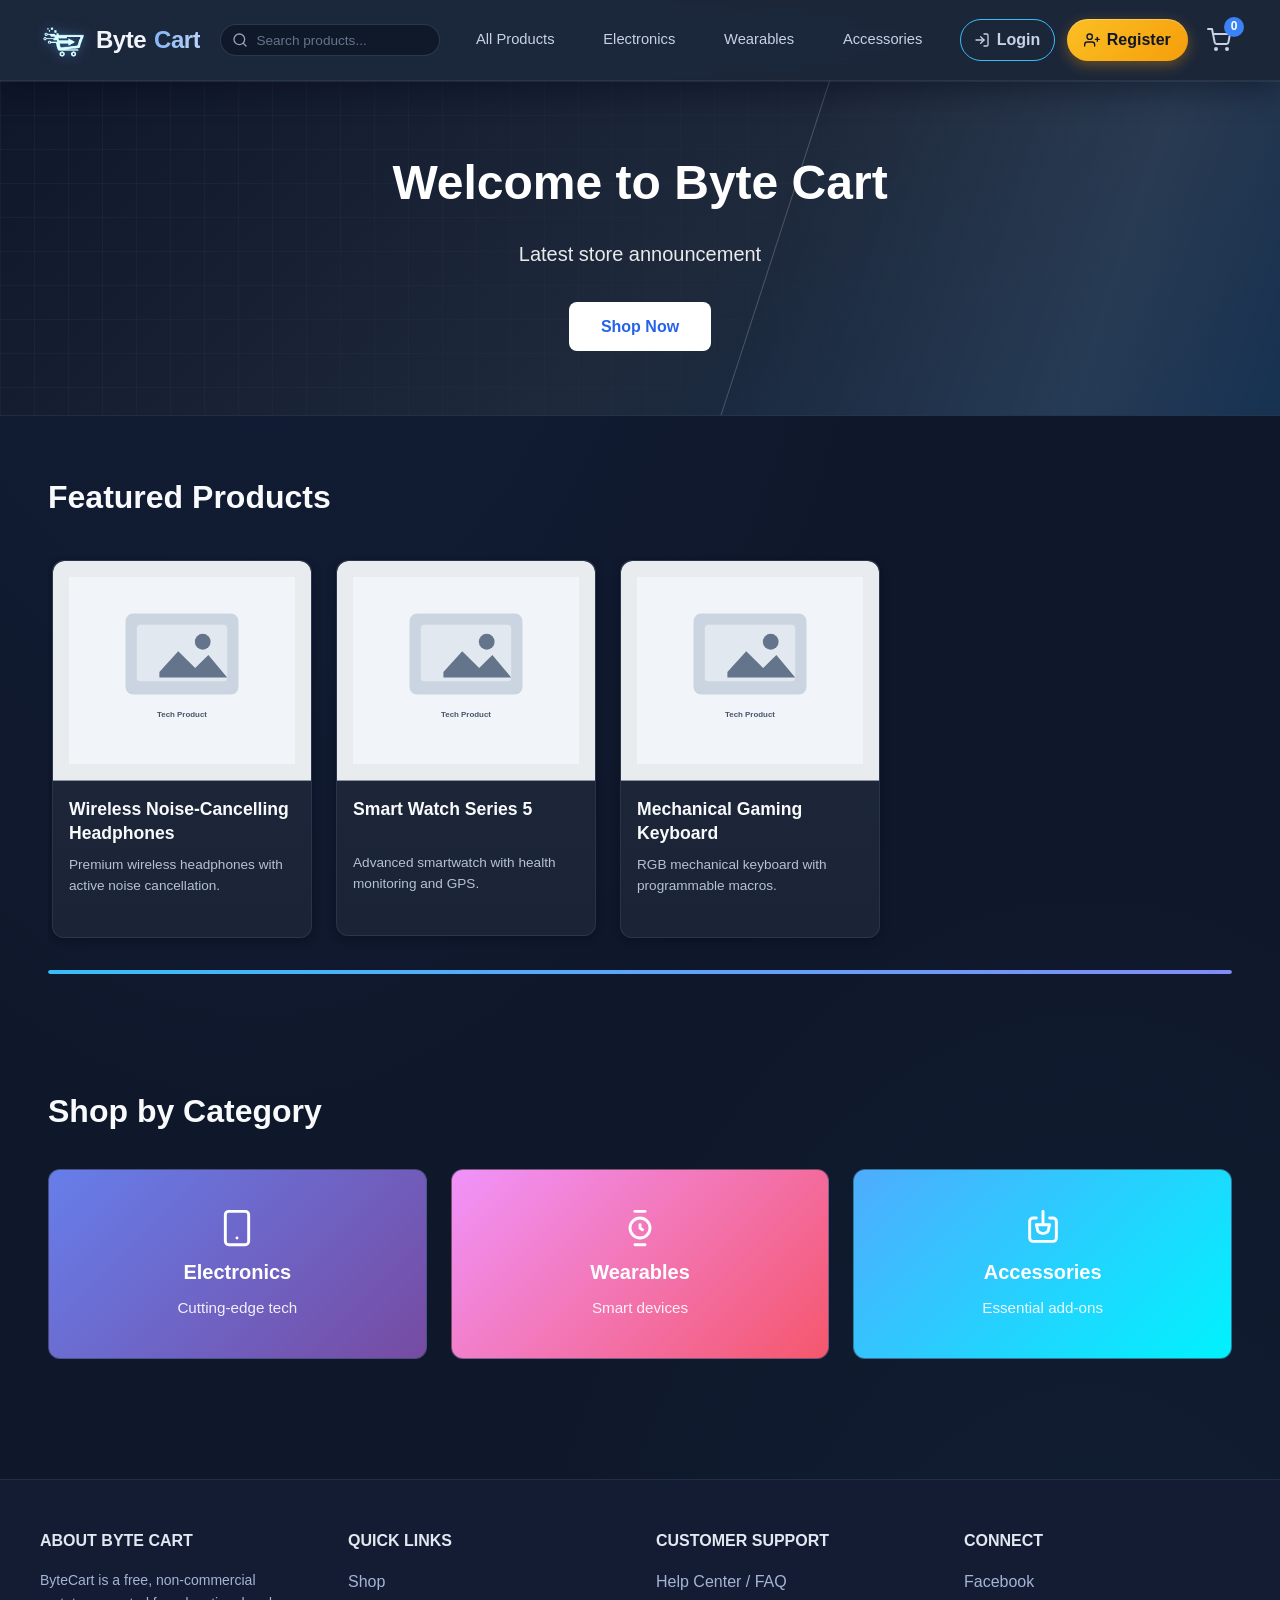
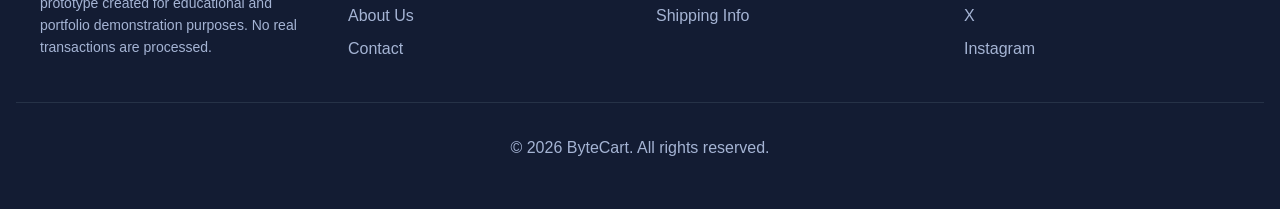
==== index.html @ 79c9c26f "Publish ByteCart to byte-carts GitHub Pages Co-authored-by: Copilot <223556219+Copilot@users.noreply" ====
<!DOCTYPE html>
<html lang="en">

<head>
  <meta charset="UTF-8">
  <meta name="viewport" content="width=device-width, initial-scale=1.0">
  <title>Byte Cart - Premium Electronics & Accessories</title>
  <link rel="stylesheet" href="css/styles.css?v=24">
  <link rel="stylesheet" href="css/transitions.css">
  <style>
     
    section.container {
      width: 100%;
      max-width: 1600px;
      margin: 0 auto;
      padding: 3.5rem 3rem;
    }

    .hero,
    .products-section {
      width: 100%;
      max-width: none;
    }

    .products-grid {
      grid-template-columns: repeat(auto-fill, minmax(240px, 1fr));
    }

    .nav-search {
      position: relative;
      flex: 0 1 220px;
      min-width: 200px;
      margin: 0 0.5rem;
    }

    .nav-search-input {
      width: 100%;
      padding: 0.45rem 0.9rem 0.45rem 2.2rem;
      font-size: 0.85rem;
      font-family: inherit;
      color: #F1F5F9;
      background: rgba(11, 17, 32, 0.6);
      border: 1.5px solid rgba(51, 65, 85, 0.8);
      border-radius: 999px;
      outline: none;
      transition: border-color 0.2s, box-shadow 0.2s, background 0.2s;
    }

    .nav-search-input::placeholder {
      color: #64748B;
    }

    .nav-search-input:focus {
      border-color: #38BDF8;
      background: rgba(11, 17, 32, 0.85);
      box-shadow: 0 0 0 4px rgba(56, 189, 248, 0.15);
    }

    .nav-search-icon {
      position: absolute;
      left: 0.75rem;
      top: 50%;
      transform: translateY(-50%);
      color: #94A3B8;
      pointer-events: none;
    }

    .no-results-message {
      grid-column: 1 / -1;
      text-align: center;
      padding: 3rem 1rem;
      color: #94A3B8;
      background: #1E293B;
      border: 1px dashed rgba(51, 65, 85, 0.8);
      border-radius: 0.6rem;
    }

    .no-results-message strong {
      display: block;
      color: #F8FAFC;
      font-size: 1.1rem;
      margin-bottom: 0.35rem;
    }

    @media (max-width: 900px) {
      .category-grid {
        grid-template-columns: 1fr;
      }
    }

    @media (max-width: 900px) {
      .nav-search {
        max-width: none;
        order: 3;
        flex-basis: 100%;
        margin: 0.5rem 0 0;
      }

      .navbar-container {
        flex-wrap: wrap;
      }

      section.container {
        padding: 2rem 1.25rem;
      }
    }

    @media (max-width: 1100px) {
      .nav-search {
        flex-basis: 160px;
      }
    }
  </style>
</head>

<body>
  <nav class="navbar">
    <div class="navbar-container">
      <a href="index.html" class="logo"><img src="assets/shopping cart image.png" alt="Byte Cart logo"><span
          class="logo-byte">Byte</span><span class="logo-cart">Cart</span></a>
      <div class="nav-search">
        <svg class="nav-search-icon" width="16" height="16" viewBox="0 0 24 24" fill="none" stroke="currentColor"
          stroke-width="2" stroke-linecap="round" stroke-linejoin="round" aria-hidden="true">
          <circle cx="11" cy="11" r="8" />
          <path d="m21 21-4.3-4.3" />
        </svg>
        <input type="text" id="navSearch" class="nav-search-input" placeholder="Search products..."
          autocomplete="off" aria-label="Search products">
      </div>
      <div class="nav-center">
        <a href="products.html">All Products</a>
        <a href="products.html?category=electronics">Electronics</a>
        <a href="products.html?category=wearables">Wearables</a>
        <a href="products.html?category=accessories">Accessories</a>
      </div>
      <div class="nav-right">
        <div id="userMenu"></div>
        <div id="authButtons" class="nav-auth-links">
          <a href="login.html" class="nav-login-link">
            <svg viewBox="0 0 24 24" fill="none" stroke="currentColor" stroke-width="2" stroke-linecap="round"
              stroke-linejoin="round" aria-hidden="true">
              <path d="M15 3h4a2 2 0 0 1 2 2v14a2 2 0 0 1-2 2h-4" />
              <polyline points="10 17 15 12 10 7" />
              <line x1="15" y1="12" x2="3" y2="12" />
            </svg>
            Login
          </a>
          <a href="login.html#register" class="nav-register-btn">
            <svg viewBox="0 0 24 24" fill="none" stroke="currentColor" stroke-width="2" stroke-linecap="round"
              stroke-linejoin="round" aria-hidden="true">
              <path d="M16 21v-2a4 4 0 0 0-4-4H5a4 4 0 0 0-4 4v2" />
              <circle cx="8.5" cy="7" r="4" />
              <line x1="20" y1="8" x2="20" y2="14" />
              <line x1="23" y1="11" x2="17" y2="11" />
            </svg>
            Register
          </a>
        </div>
        <a href="cart.html" class="cart-icon" aria-label="View shopping cart">
          <svg class="cart-icon-svg" viewBox="0 0 24 24" fill="none" stroke="currentColor" stroke-width="2"
            stroke-linecap="round" stroke-linejoin="round" aria-hidden="true">
            <circle cx="9" cy="21" r="1" />
            <circle cx="20" cy="21" r="1" />
            <path d="M1 1h4l2.68 13.39a2 2 0 0 0 2 1.61h9.72a2 2 0 0 0 2-1.61L23 6H6" />
          </svg>
          <span class="cart-count" id="cartCount">0</span>
        </a>
      </div>
    </div>
  </nav>
  <section class="hero">
    <div class="hero-content">
      <h1 id="heroAnnouncement">Welcome to Byte Cart</h1>
      <p id="heroSubtitle">Discover premium electronics, wearables, and accessories at unbeatable prices</p>
      <div class="hero-actions"
        style="display:flex; gap:1rem; justify-content:center; flex-wrap:wrap; margin-top:1.5rem;">
        <a href="products.html" class="cta-button">Shop Now</a>
      </div>
    </div>
  </section>
  <style>
    .featured-header {
      display: flex;
      align-items: center;
      justify-content: space-between;
      margin-bottom: 2rem;
    }

    .featured-header h2,
    .category-heading {
      font-size: 2rem;
      font-weight: bold;
      margin: 0;
    }

    .featured-nav-btns {
      display: flex;
      gap: 0.6rem;
    }

    .featured-nav-btn {
      width: 2.75rem;
      height: 2.75rem;
      display: flex;
      align-items: center;
      justify-content: center;
      background: #1E293B;
      color: #F1F5F9;
      border: 1px solid rgba(51, 65, 85, 0.8);
      border-radius: 999px;
      cursor: pointer;
      transition: border-color 0.2s, background 0.2s, opacity 0.2s, transform 0.15s;
    }

    .featured-nav-btn svg {
      width: 1.1rem;
      height: 1.1rem;
    }

    .featured-nav-btn:hover:not(:disabled) {
      border-color: #38BDF8;
      background: #253349;
      transform: translateY(-1px);
    }

    .featured-nav-btn:disabled {
      opacity: 0.35;
      cursor: default;
    }

    .featured-carousel {
      position: relative;
    }

    .featured-carousel::before,
    .featured-carousel::after {
      content: "";
      position: absolute;
      top: 0;
      bottom: 2.75rem;
      width: 3rem;
      z-index: 1;
      pointer-events: none;
      opacity: 0;
      transition: opacity 0.25s;
    }

    .featured-carousel::before {
      left: 0;
      background: linear-gradient(to right, #0B1120 0%, rgba(11, 17, 32, 0) 100%);
    }

    .featured-carousel::after {
      right: 0;
      background: linear-gradient(to left, #0B1120 0%, rgba(11, 17, 32, 0) 100%);
    }

    .featured-carousel.can-scroll-left::before,
    .featured-carousel.can-scroll-right::after {
      opacity: 1;
    }

    .featured-scroller {
      display: flex;
      gap: 1.5rem;
      overflow-x: auto;
      scroll-snap-type: x proximity;
      padding: 0.25rem 0.25rem 1.25rem;
      scrollbar-width: none;
    }

    .featured-scroller::-webkit-scrollbar {
      display: none;
    }

    .featured-scroller > a {
      flex: 0 0 auto;
      width: 300px;
      scroll-snap-align: start;
      text-decoration: none;
    }

    .featured-scroller > a .product-card {
      height: 100%;
    }

    @media (max-width: 900px) {
      .featured-scroller > a {
        width: calc((100% - 1.5rem) / 2);
      }

      section.container {
        padding: 2rem 1.25rem;
      }
    }

    @media (max-width: 560px) {
      .featured-scroller > a {
        width: 82%;
      }
    }

    .featured-progress {
      margin-top: 0.75rem;
      height: 4px;
      border-radius: 999px;
      background: rgba(51, 65, 85, 0.6);
      overflow: hidden;
    }

    .featured-progress-bar {
      height: 100%;
      width: 25%;
      min-width: 32px;
      border-radius: 999px;
      background: linear-gradient(90deg, #38BDF8, #818CF8);
      box-shadow: 0 0 8px rgba(56, 189, 248, 0.45);
      will-change: transform;
      transition: transform 0.2s cubic-bezier(0.22, 1, 0.36, 1);
    }
  </style>
  <section class="container">
    <div class="featured-header">
      <h2>Featured Products</h2>
    </div>
    <div class="featured-carousel" id="featuredCarousel">
      <div class="featured-scroller" id="featuredScroller">
        <div id="featuredProducts" style="display: contents;"></div>
      </div>
    </div>
    <div class="featured-progress" id="featuredProgress">
      <div class="featured-progress-bar" id="featuredProgressBar"></div>
    </div>
  </section>
  <section class="container">
    <h2 class="category-heading" style="margin-bottom: 2rem;">Shop by Category</h2>
    <div class="category-grid" style="display: grid; grid-template-columns: repeat(3, 1fr); gap: 1.5rem;">
      <a href="products.html?category=electronics" class="category-link"
        style="text-decoration: none; flex: 1 1 0; min-width: 0; display: block;">
        <div class="category-card"
          style="background: linear-gradient(135deg, #667eea 0%, #764ba2 100%); color: white; padding: 1.5rem 1.25rem; border-radius: 0.75rem; text-align: center; display: flex; flex-direction: column; align-items: center; justify-content: center; gap: 0.5rem; aspect-ratio: 2 / 1;">
          <svg width="40" height="40" viewBox="0 0 24 24" fill="none" stroke="currentColor" stroke-width="1.75" stroke-linecap="round" stroke-linejoin="round" aria-hidden="true"><rect x="5" y="2" width="14" height="20" rx="2"/><path d="M12 18h.01"/></svg>
          <h3 style="font-size: 1.25rem; font-weight: bold;">Electronics</h3>
          <p style="opacity: 0.9; font-size: 0.95rem;">Cutting-edge tech</p>
        </div>
      </a>
      <a href="products.html?category=wearables" class="category-link"
        style="text-decoration: none; flex: 1 1 0; min-width: 0; display: block;">
        <div class="category-card"
          style="background: linear-gradient(135deg, #f093fb 0%, #f5576c 100%); color: white; padding: 1.5rem 1.25rem; border-radius: 0.75rem; text-align: center; display: flex; flex-direction: column; align-items: center; justify-content: center; gap: 0.5rem; aspect-ratio: 2 / 1;">
          <svg width="40" height="40" viewBox="0 0 24 24" fill="none" stroke="currentColor" stroke-width="1.75" stroke-linecap="round" stroke-linejoin="round" aria-hidden="true"><circle cx="12" cy="12" r="6"/><path d="M12 10v2l1.5 1"/><path d="M9 2h6"/><path d="M9 22h6"/></svg>
          <h3 style="font-size: 1.25rem; font-weight: bold;">Wearables</h3>
          <p style="opacity: 0.9; font-size: 0.95rem;">Smart devices</p>
        </div>
      </a>
      <a href="products.html?category=accessories" class="category-link"
        style="text-decoration: none; flex: 1 1 0; min-width: 0; display: block;">
        <div class="category-card"
          style="background: linear-gradient(135deg, #4facfe 0%, #00f2fe 100%); color: white; padding: 1.5rem 1.25rem; border-radius: 0.75rem; text-align: center; display: flex; flex-direction: column; align-items: center; justify-content: center; gap: 0.5rem; aspect-ratio: 2 / 1;">
          <svg width="40" height="40" viewBox="0 0 24 24" fill="none" stroke="currentColor" stroke-width="1.75" stroke-linecap="round" stroke-linejoin="round" aria-hidden="true"><path d="M12 2v8"/><path d="M8 10h8l-1 4a4 4 0 0 1-6 0Z"/><path d="M8 6H6a2 2 0 0 0-2 2v10a2 2 0 0 0 2 2h12a2 2 0 0 0 2-2V8a2 2 0 0 0-2-2h-2"/></svg>
          <h3 style="font-size: 1.25rem; font-weight: bold;">Accessories</h3>
          <p style="opacity: 0.9; font-size: 0.95rem;">Essential add-ons</p>
        </div>
      </a>
    </div>
  </section>
  <footer class="footer">
    <div class="footer-content">
      <div class="footer-section">
        <h3>About Byte Cart</h3>
        <p>ByteCart is a free, non-commercial prototype created for educational and portfolio demonstration purposes. No
          real transactions are processed.</p>
      </div>
      <div class="footer-section">
        <h3>Quick Links</h3>
        <a href="#">Shop</a>
        <a href="#">About Us</a>
        <a href="#">Contact</a>
      </div>
      <div class="footer-section">
        <h3>Customer Support</h3>
        <a href="faq.html">Help Center / FAQ</a>
        <a href="faq.html#shipping">Shipping Info</a>
      </div>
      <div class="footer-section">
        <h3>Connect</h3>
        <div id="footerSocial"></div>
      </div>
    </div>
    <div class="footer-bottom">
      <p id="footerCopyright">© 2026 ByteCart. All rights reserved.</p>
    </div>
  </footer>
  <script src="js/database.js?v=6"></script>
  <script src="data/products.js"></script>
  <script src="js/auth.js?v=3"></script>
  <script src="js/cart.js?v=5"></script>
  <script src="js/app.js?v=20"></script>
  <script src="js/site.js?v=4"></script>
  <script>
    function renderFeaturedProducts(searchTerm) {
      const term = (searchTerm || "").trim().toLowerCase();
      const all = database.getProducts().filter(p => p.active !== false);
      const featured = term
        ? all.filter(p => p.name.toLowerCase().includes(term))
        : all;
      const container = document.getElementById("featuredProducts");

      if (featured.length === 0) {
        container.innerHTML = `
          <div class="no-results-message">
            <strong>No products found</strong>
            Nothing matches "${term.replace(/</g, "&lt;")}". Try a different search term.
          </div>`;
        return;
      }

      container.innerHTML = featured.map(product => `
        <a href="product.html?id=${product.id}" style="text-decoration: none; flex: 0 0 auto; width: 260px;">
          <div class="product-card">
            <img src="${product.image_url || 'assets/default-tech-placeholder.svg'}" alt="${product.name}" class="product-image" style="width: 100%; height: 220px; object-fit: cover; border-radius: 0.75rem 0.75rem 0 0;">
            <div class="product-body" style="padding: 1rem;">
              <h3 class="product-name" style="font-size: 1.1rem; font-weight: 600; color: #F8FAFC; margin: 0;">${product.name}</h3>
              <p class="product-description" style="font-size: 0.85rem; color: #B6C2D4; margin: 0.5rem 0 0; display: -webkit-box; -webkit-line-clamp: 2; -webkit-box-orient: vertical; overflow: hidden;">${product.description}</p>
            </div>
          </div>
        </a>
      `).join("");

    }

    document.addEventListener("DOMContentLoaded", () => {
      renderFeaturedProducts();
      siteSettings.renderFooter();

      const scroller = document.getElementById("featuredScroller");
      const carousel = document.getElementById("featuredCarousel");
      const progressBar = document.getElementById("featuredProgressBar");


      scroller.addEventListener('wheel', (e) => {

        if (Math.abs(e.deltaY) > Math.abs(e.deltaX)) {
          e.preventDefault();
          const speed = 1.0;
          scroller.scrollLeft += e.deltaY * speed;
        }
      }, { passive: false });

      const updateCarousel = () => {
        const maxScroll = scroller.scrollWidth - scroller.clientWidth;
        const atStart = scroller.scrollLeft <= 4;
        const atEnd = scroller.scrollLeft >= maxScroll - 4;
        carousel.classList.toggle("can-scroll-left", !atStart);
        carousel.classList.toggle("can-scroll-right", !atEnd);


        const trackWidth = progressBar.parentElement.clientWidth;
        const barWidth = maxScroll > 0 ? Math.max(32, (scroller.clientWidth / scroller.scrollWidth) * trackWidth) : trackWidth;
        const progress = maxScroll > 0 ? scroller.scrollLeft / maxScroll : 0;
        progressBar.style.width = `${barWidth}px`;
        progressBar.style.transform = `translateX(${progress * (trackWidth - barWidth)}px)`;
      };

      scroller.addEventListener("scroll", updateCarousel, { passive: true });
      window.addEventListener("databaseUpdated", () => setTimeout(updateCarousel, 50));
      window.addEventListener("resize", updateCarousel);
      updateCarousel();

      const navSearch = document.getElementById("navSearch");
      if (navSearch) {
        navSearch.addEventListener("input", e => renderFeaturedProducts(e.target.value));
      }
    });
    window.addEventListener("databaseUpdated", event => {
      if (event.detail.table === "products") renderFeaturedProducts(document.getElementById("navSearch")?.value);
    });
  </script>
</body>

</html>
---- css/styles.css ----
* {
  margin: 0;
  padding: 0;
  box-sizing: border-box;
}

body {
  font-family: -apple-system, BlinkMacSystemFont, "Segoe UI", Roboto, "Helvetica Neue", Arial, sans-serif;
  color: #333;
  background-color: #f9fafb;
  line-height: 1.6;
}

.navbar {
  background: white;
  box-shadow: 0 1px 3px rgba(0, 0, 0, 0.1);
  position: sticky;
  top: 0;
  z-index: 100;
}

.navbar-container {
  max-width: none;
  margin: 0;
  display: flex;
  justify-content: space-between;
  align-items: center;
  padding: 1rem 2.5rem;
  gap: 0.75rem;
  width: 100%;
}

.logo {
  display: flex;
  align-items: center;
  gap: 0.5rem;
  font-family: "Trebuchet MS", "Segoe UI", sans-serif;
  font-size: 1.5rem;
  letter-spacing: -0.02em;
  text-decoration: none;
  transform-origin: left center;
  transition: opacity 0.2s ease, transform 0.25s ease;
}

.logo:hover {
  opacity: 0.82;
  transform: translateY(-2px);
}

.logo-byte {
  color: #0f172a;
  font-weight: 700;
}

.logo-cart {
  color: #2563eb;
  font-weight: 600;
  background: linear-gradient(110deg, #2563eb 0%, #60a5fa 45%, #2563eb 70%);
  background-size: 220% 100%;
  background-clip: text;
  -webkit-background-clip: text;
  -webkit-text-fill-color: transparent;
  animation: logoTextShine 5s ease-in-out infinite;
}

.logo img {
  width: 48px;
  height: 48px;
  object-fit: contain;
  animation: logoFloat 3.6s ease-in-out infinite;
  transition: transform 0.3s ease, filter 0.3s ease;
}

.logo:hover img {
  transform: rotate(-5deg) scale(1.08);
  filter: drop-shadow(0 5px 8px rgba(37, 99, 235, 0.28));
}

@keyframes logoFloat {

  0%,
  100% {
    transform: translateY(0) rotate(0deg);
  }

  50% {
    transform: translateY(-3px) rotate(1.5deg);
  }
}

@keyframes logoTextShine {

  0%,
  65%,
  100% {
    background-position: 100% 50%;
  }

  80% {
    background-position: 0% 50%;
  }
}

@media (prefers-reduced-motion: reduce) {

  .logo,
  .logo img,
  .logo-cart,
  #heroAnnouncement {
    animation: none;
    transition: none;
  }
}

.nav-center {
  display: flex;
  gap: 1.25rem;
  flex: 1;
  justify-content: center;
  flex-wrap: nowrap;
  white-space: nowrap;
}

.nav-center a {
  text-decoration: none;
  color: #666;
  font-weight: 500;
  transition: color 0.3s;
  font-size: 0.92rem;
}

.nav-center a:hover {
  color: #2563eb;
}

.nav-right {
      display: flex;
      gap: 0.6rem;
      align-items: center;
      flex: 0 0 auto;
    }

#authButtons {
  display: flex;
  align-items: center;
  gap: 0.75rem;
}

.nav-auth-links .nav-login-link {
  display: inline-flex;
  align-items: center;
  gap: 0.4rem;
  text-decoration: none;
  color: #2563eb;
  font-weight: 600;
  padding: 0.45rem 0.85rem;
  border: 1.5px solid #2563eb;
  border-radius: 999px;
  white-space: nowrap;
  background: white;
  transition: background-color 0.25s, box-shadow 0.25s, transform 0.15s, color 0.25s;
}

.nav-auth-links .nav-login-link svg {
  width: 16px;
  height: 16px;
  stroke: currentColor;
  transition: stroke 0.25s;
}

.nav-auth-links .nav-login-link:hover {
  background: #2563eb;
  color: white;
  box-shadow: 0 4px 14px rgba(37, 99, 235, 0.35);
  transform: translateY(-2px);
}

.nav-auth-links .nav-login-link:hover svg {
  stroke: white;
}

.nav-auth-links .nav-register-btn {
  display: inline-flex;
  align-items: center;
  gap: 0.4rem;
  text-decoration: none;
  color: white;
  background: linear-gradient(135deg, #2563eb 0%, #1d4ed8 100%);
  padding: 0.5rem 1.1rem;
  border-radius: 999px;
  font-weight: 600;
  white-space: nowrap;
  box-shadow: 0 2px 6px rgba(37, 99, 235, 0.35);
  transition: box-shadow 0.25s, transform 0.15s, filter 0.25s, background 0.25s;
}

.nav-auth-links .nav-register-btn svg {
  width: 16px;
  height: 16px;
  stroke: currentColor;
  transition: stroke 0.25s;
}

.nav-auth-links .nav-register-btn:hover {
  background: linear-gradient(135deg, #1d4ed8 0%, #1e40af 100%);
  box-shadow: 0 6px 18px rgba(37, 99, 235, 0.45);
  transform: translateY(-2px);
  color: white;
}

.nav-auth-links .nav-register-btn:hover svg {
  stroke: white;
}

.cart-icon {
  position: relative;
  cursor: pointer;
  display: inline-flex;
  align-items: center;
  justify-content: center;
  width: 42px;
  height: 42px;
  flex: 0 0 auto;
  text-decoration: none;
  color: #333;
  transition: color 0.3s;
}

.cart-icon-svg {
  width: 24px;
  height: 24px;
  display: block;
}

.cart-icon:hover {
  color: #2563eb;
}

.cart-count {
  position: absolute;
  top: -2px;
  right: -4px;
  background: #ef4444;
  color: white;
  border-radius: 50%;
  width: 20px;
  height: 20px;
  display: flex;
  align-items: center;
  justify-content: center;
  font-size: 0.75rem;
  font-weight: bold;
}

.hero {
  position: relative;
  isolation: isolate;
  overflow: hidden;
  background: linear-gradient(135deg, #2563eb 0%, #1e40af 100%);
  color: white;
  padding: 4rem 1rem;
  text-align: center;
}

.hero::before {
  content: "";
  position: absolute;
  inset: 0;
  z-index: -1;
  opacity: 0.22;
  background-image:
    linear-gradient(rgba(255, 255, 255, 0.16) 1px, transparent 1px),
    linear-gradient(90deg, rgba(255, 255, 255, 0.16) 1px, transparent 1px);
  background-size: 34px 34px;
  mask-image: linear-gradient(120deg, black 0%, transparent 78%);
}

.hero::after {
  content: "";
  position: absolute;
  width: 52%;
  height: 180%;
  top: -40%;
  right: -14%;
  z-index: -1;
  border-left: 1px solid rgba(255, 255, 255, 0.2);
  border-right: 1px solid rgba(255, 255, 255, 0.1);
  transform: rotate(18deg);
  background: linear-gradient(90deg, transparent, rgba(255, 255, 255, 0.08), transparent);
}

.hero:has(.greeting-admin) {
  background: linear-gradient(135deg, #0f3b82 0%, #1555b8 55%, #1d4ed8 100%);
}

.hero:has(.greeting-admin) .hero-content {
  max-width: 760px;
  margin: 0 auto;
  padding: 2.25rem 2rem;
  border: 1px solid rgba(255, 255, 255, 0.2);
  border-radius: 1rem;
  background: rgba(7, 31, 75, 0.2);
  box-shadow: 0 18px 45px rgba(4, 22, 59, 0.2);
  backdrop-filter: blur(4px);
}

.hero-content h1 {
  font-size: 3rem;
  margin-bottom: 1rem;
  font-weight: bold;
  transition: all 0.4s ease;
}

#heroAnnouncement {
  animation: announcementGlow 4s ease-in-out infinite;
}

@keyframes announcementGlow {

  0%,
  100% {
    text-shadow: 0 0 0 rgba(255, 255, 255, 0);
  }

  50% {
    text-shadow: 0 0 18px rgba(191, 219, 254, 0.55);
  }
}

.hero-content h1.greeting-user {
  font-size: 2.4rem;
  background: linear-gradient(135deg, #fbbf24, #f59e0b);
  -webkit-background-clip: text;
  -webkit-text-fill-color: transparent;
  background-clip: text;
}

.hero-content h1.greeting-user:hover {
  filter: brightness(1.15);
  transform: scale(1.01);
}

.hero-content h1.greeting-admin {
  font-size: 2.4rem;
  background: linear-gradient(135deg, #ffffff, #bfdbfe);
  -webkit-background-clip: text;
  -webkit-text-fill-color: transparent;
  background-clip: text;
}

.hero-content h1.greeting-admin:hover {
  filter: brightness(1.15);
  transform: scale(1.01);
}

.hero-content p {
  font-size: 1.25rem;
  margin-bottom: 2rem;
  opacity: 0.9;
  transition: opacity 0.4s ease;
}

.welcome-user {
  color: #f59e0b;
  transition: color 0.2s ease, transform 0.2s ease;
}

.welcome-user:hover {
  color: #fbbf24;
  transform: scale(1.05);
}

.welcome-admin {
  color: #ef4444;
  transition: color 0.2s ease, transform 0.2s ease;
}

.welcome-admin:hover {
  color: #f87171;
  transform: scale(1.05);
}

.cta-button {
  display: inline-block;
  background: white;
  color: #2563eb;
  padding: 0.75rem 2rem;
  border-radius: 0.5rem;
  text-decoration: none;
  font-weight: bold;
  transition: transform 0.3s, box-shadow 0.3s;
}

.cta-button:hover {
  transform: translateY(-2px);
  box-shadow: 0 4px 12px rgba(0, 0, 0, 0.15);
}

.container {
  max-width: 1200px;
  margin: 0 auto;
  padding: 2rem 1rem;
}

.team-grid {
  align-items: stretch;
}

.team-card {
  min-height: 100%;
  padding: 1.5rem;
  text-align: center;
  background: #ffffff;
  border: 1px solid #e2e8f0;
  border-radius: 0.75rem;
  box-shadow: 0 8px 24px rgba(15, 23, 42, 0.06);
  transition: transform 0.25s ease, box-shadow 0.25s ease, border-color 0.25s ease;
}

.team-card:hover {
  transform: translateY(-4px);
  border-color: #93c5fd;
  box-shadow: 0 14px 30px rgba(37, 99, 235, 0.14);
}

.team-photo {
  display: block;
  width: 104px;
  height: 104px;
  margin: 0 auto 1rem;
  object-fit: cover;
  border: 4px solid #dbeafe;
  border-radius: 50%;
  background: #eff6ff;
}

.team-card h3 {
  margin-bottom: 0.25rem;
  color: #0f172a;
  font-size: 1.1rem;
}

.team-role {
  margin-bottom: 0.75rem;
  color: #2563eb;
  font-size: 0.82rem;
  font-weight: 700;
  letter-spacing: 0.04em;
  text-transform: uppercase;
}

.team-bio {
  color: #64748b;
  font-size: 0.92rem;
  line-height: 1.6;
}

@media (prefers-reduced-motion: reduce) {
  .team-card {
    transition: none;
  }
}

.grid {
  display: grid;
  gap: 1.5rem;
  align-items: stretch;
}

.grid-cols-3 {
  grid-template-columns: repeat(auto-fill, minmax(280px, 1fr));
}

.grid-cols-4 {
  grid-template-columns: repeat(auto-fill, minmax(250px, 1fr));
}

.grid a {
  display: flex;
  min-width: 0;
  text-decoration: none;
  color: inherit;
  height: 100%;
}

@media (max-width: 768px) {
  .logo {
    font-size: 1.25rem;
  }

  .grid-cols-3,
  .grid-cols-4 {
    grid-template-columns: repeat(auto-fill, minmax(200px, 1fr));
  }

  .nav-center {
    display: none;
  }

  .hero-content h1 {
    font-size: 2rem;
  }
}

 
a:has(> .product-card) {
  display: block;
  height: 100%;
  text-decoration: none;
}

.product-card {
  border: 1px solid #e5e7eb;
  border-radius: 0.75rem;
  overflow: hidden;
  background: white;
  transition: box-shadow 0.3s, transform 0.3s, border-color 0.3s;
  box-shadow: 0 1px 3px rgba(0, 0, 0, 0.1);
  display: flex;
  flex-direction: column;
  height: 100%;
}

.product-card:hover {
  box-shadow: 0 10px 25px rgba(0, 0, 0, 0.1);
  transform: translateY(-5px);
  border-color: #cbd5e1;
}

.product-image {
  width: 100%;
  aspect-ratio: 4 / 3;
  height: auto;
  object-fit: contain;
  object-position: center;
  padding: 1rem;
  display: block;
  background: #f8fafc;
  border-bottom: 1px solid #e5e7eb;
  flex-shrink: 0;
}

.product-detail-image {
  width: 100%;
  aspect-ratio: 1 / 1;
  height: auto;
  max-height: 560px;
  display: block;
  object-fit: contain;
  object-position: center;
  padding: 2rem;
  background: #f8fafc;
  border-radius: 1rem;
}

.product-thumbnail {
  width: 60px;
  height: 60px;
  object-fit: cover;
  border-radius: 0.375rem;
  background: #f1f5f9;
}

.product-body {
  padding: 1.15rem;
  flex: 1;
  min-width: 0;
  display: flex;
  flex-direction: column;
}

.product-category {
  font-size: 0.72rem;
  color: #64748b;
  text-transform: uppercase;
  letter-spacing: 0.06em;
  font-weight: 700;
}

.product-name {
  font-size: 1.05rem;
  line-height: 1.4;
  font-weight: 700;
  color: #0f172a;
  margin-top: 0.4rem;
  min-height: 2.94rem;
  display: -webkit-box;
  -webkit-line-clamp: 2;
  -webkit-box-orient: vertical;
  overflow: hidden;
}

.product-description {
  font-size: 0.9rem;
  line-height: 1.55;
  color: #475569;
  margin-top: 0.5rem;
  min-height: 4.2rem;
  display: -webkit-box;
  -webkit-line-clamp: 3;
  -webkit-box-orient: vertical;
  overflow: hidden;
  flex: 1;
}

.product-rating {
  display: flex;
  gap: 0.5rem;
  margin-top: 0.5rem;
  font-size: 0.85rem;
  font-weight: 500;
  color: #475569;
}

.product-price-section {
  display: grid;
  grid-template-columns: minmax(0, 1fr) auto;
  grid-template-rows: auto auto;
  column-gap: 0.75rem;
  align-items: center;
  margin-top: auto;
  padding-top: 0.75rem;
}

.product-price {
  grid-column: 1;
  grid-row: 1;
  font-size: 1.5rem;
  font-weight: bold;
  color: #2563eb;
}

.product-sales {
  grid-column: 1;
  grid-row: 2;
  display: inline-flex;
  align-items: center;
  width: fit-content;
  margin-top: 0.25rem;
  padding: 0.25rem 0.6rem;
  border-radius: 9999px;
  background: #f1f5f9;
  color: #475569;
  font-size: 0.75rem;
  font-weight: 600;
}

.product-price-section .btn {
  grid-column: 2;
  grid-row: 1 / span 2;
  white-space: nowrap;
}

@media (max-width: 480px) {
  .product-price {
    font-size: 1.25rem;
  }
}

.category-card {
  transition: transform 0.25s ease, box-shadow 0.25s ease, filter 0.25s ease;
}

.category-card:hover,
.category-link:hover .category-card {
  transform: translateY(-6px) scale(1.02);
  box-shadow: 0 20px 40px rgba(0, 0, 0, 0.25);
  filter: brightness(1.12);
}

.btn {
  padding: 0.5rem 1rem;
  border: none;
  border-radius: 0.375rem;
  cursor: pointer;
  font-weight: 600;
  transition: all 0.3s;
  font-size: 0.875rem;
}

.btn-primary {
  background: #2563eb;
  color: white;
}

.btn-primary:hover {
  background: #1d4ed8;
  transform: translateY(-2px);
  box-shadow: 0 4px 8px rgba(37, 99, 235, 0.3);
}

.btn-save {
  background: #16a34a;
  color: white;
}

.btn-save:hover {
  background: #15803d;
  transform: translateY(-2px);
  box-shadow: 0 4px 8px rgba(22, 163, 74, 0.3);
}

.btn-warning {
  background: #FBBF24;
  color: white;
}

.btn-warning:hover {
  background: #F59E0B;
  transform: translateY(-2px);
  box-shadow: 0 4px 8px rgba(245, 158, 11, 0.3);
}

.btn-secondary {
  background: white;
  color: #2563eb;
  border: 2px solid #2563eb;
}

.btn-secondary:hover {
  background: #f0f9ff;
}

.btn-danger {
  background: #ef4444;
  color: white;
}

.btn-danger:hover {
  background: #dc2626;
}

.modal {
  display: none;
  position: fixed;
  top: 0;
  left: 0;
  width: 100%;
  height: 100%;
  background: rgba(0, 0, 0, 0.5);
  z-index: 1000;
  align-items: center;
  justify-content: center;
}

.modal.show {
  display: flex;
}

.modal-content {
  background: white;
  padding: 2rem;
  border-radius: 0.5rem;
  max-width: 500px;
  width: 90%;
  box-shadow: 0 20px 25px rgba(0, 0, 0, 0.15);
}

.modal-header {
  display: flex;
  justify-content: space-between;
  align-items: center;
  margin-bottom: 1.5rem;
}

.modal-title {
  font-size: 1.5rem;
  font-weight: bold;
}

.close-btn {
  background: none;
  border: none;
  font-size: 2rem;
  cursor: pointer;
  color: #999;
}

.form-group {
  margin-bottom: 1rem;
}

.form-label {
  display: block;
  margin-bottom: 0.5rem;
  font-weight: 600;
  color: #333;
}

.form-control {
  width: 100%;
  padding: 0.75rem;
  border: 1px solid #d1d5db;
  border-radius: 0.375rem;
  font-size: 1rem;
  transition: border-color 0.3s;
}

.form-control:focus {
  outline: none;
  border-color: #2563eb;
  box-shadow: 0 0 0 3px rgba(37, 99, 235, 0.1);
}

.filter-select {
  width: 100%;
  padding: 0.65rem 0.75rem;
  border: 1px solid #d1d5db;
  border-radius: 0.375rem;
  background: white;
  color: #334155;
  font-size: 0.95rem;
}

.filter-select:focus {
  outline: none;
  border-color: #2563eb;
  box-shadow: 0 0 0 3px rgba(37, 99, 235, 0.1);
}

.form-error {
  color: #ef4444;
  font-size: 0.875rem;
  margin-top: 0.25rem;
}

.checkout-layout {
  display: grid;
  grid-template-columns: repeat(2, minmax(0, 1fr));
  gap: 2rem;
  max-width: 1000px;
}

.checkout-field-row {
  display: grid;
  grid-template-columns: repeat(2, minmax(0, 1fr));
  gap: 1rem;
}

.checkout-summary {
  position: sticky;
  top: 100px;
  padding: 1.5rem;
  background: white;
  border: 1px solid #e5e7eb;
  border-radius: 0.5rem;
}

@media (max-width: 768px) and (orientation: portrait) {
  .checkout-layout {
    grid-template-columns: 1fr;
    gap: 1.5rem;
  }

  .checkout-summary {
    position: static;
    padding: 1rem;
  }
}

@media (max-width: 768px) and (orientation: landscape) {
  .checkout-layout {
    grid-template-columns: 1fr;
  }

  .checkout-summary {
    position: static;
  }
}

@media (max-width: 480px) {
  .checkout-field-row {
    grid-template-columns: 1fr;
    gap: 0;
  }
}

.footer {
  background: #111;
  color: white;
  padding: 3rem 1rem;
  margin-top: 4rem;
}

.footer-content {
  max-width: 1200px;
  margin: 0 auto;
  display: grid;
  grid-template-columns: repeat(auto-fit, minmax(250px, 1fr));
  gap: 2rem;
}

.footer-section h3 {
  margin-bottom: 1rem;
  font-size: 1rem;
  text-transform: uppercase;
}

.footer-section p {
  color: #94a3b8;
  font-size: 0.875rem;
  line-height: 1.6;
}

.footer-section a {
  display: block;
  color: #ccc;
  text-decoration: none;
  margin-bottom: 0.5rem;
  transition: color 0.3s;
}

.social-icon {
  width: 1rem;
  height: 1rem;
  margin-right: 0.35rem;
  vertical-align: -0.15em;
  fill: currentColor;
}

.footer-section a:hover {
  color: white;
}

.footer-bottom {
  border-top: 1px solid #333;
  margin-top: 2rem;
  padding-top: 2rem;
  text-align: center;
  color: #999;
}

.text-center {
  text-align: center;
}

.flex {
  display: flex;
}

.gap-4 {
  gap: 1rem;
}

#productDetail button:not(.modal button) {
  transition: all 0.3s ease;
}

#productDetail button[style*="background: #2563eb"]:hover {
  background: #1d4ed8 !important;
  transform: translateY(-2px);
  box-shadow: 0 6px 16px rgba(37, 99, 235, 0.4) !important;
}

#productDetail button[style*="background: white"]:hover {
  background: #eff6ff !important;
  border-color: #1e40af !important;
  transform: translateY(-2px);
}

#productDetail img {
  transition: transform 0.3s ease;
}

#productDetail img:hover {
  transform: scale(1.02);
}

@media (max-width: 768px) {
  #productDetail>div {
    grid-template-columns: 1fr !important;
  }

  #productDetail h1 {
    font-size: 1.75rem !important;
  }

  #productDetail>div>div:first-child {
    position: relative !important;
    top: auto !important;
  }
}

@media (max-width: 768px) {
  .container {
    padding: 1rem;
  }

  .navbar-container {
    display: flex;
    align-items: center;
    justify-content: space-between;
    flex-direction: row;
    flex-wrap: nowrap;
    gap: 0.5rem;
    padding: 0.75rem 1rem;
  }

  .logo {
    flex: 1 1 auto;
    min-width: 0;
    gap: 0.25rem;
    white-space: nowrap;
  }

  .logo img {
    width: 44px;
    height: 44px;
  }

  .nav-right {
    display: flex;
    flex-direction: row;
    flex-wrap: nowrap;
    align-items: center;
    flex: 0 0 auto;
    gap: 0.5rem;
    white-space: nowrap;
  }

  .nav-right a,
  .nav-right button {
    display: inline-flex;
    align-items: center;
    justify-content: center;
    min-height: 44px;
    padding: 0.5rem;
  }

  #userMenu .flex {
    display: flex;
    align-items: center;
    gap: 0.25rem;
  }

  #userMenu .flex span,
  #userMenu .flex a[href="admin.html"] {
    display: none;
  }

  #authButtons {
    display: flex;
    flex-direction: row;
    flex-wrap: nowrap;
    align-items: center;
    gap: 0.25rem;
  }

  #authButtons a {
    padding: 0.5rem 0.35rem !important;
    font-size: 0.875rem;
  }

  .user-profile {
    display: none;
  }

  .user-profile.is-open .user-dropdown {
    display: block;
  }

  .nav-center {
    display: none;
  }

  .hero-content h1 {
    font-size: 1.75rem;
  }

  .hero-content p {
    font-size: 1rem;
  }

  .grid-cols-3,
  .grid-cols-4 {
    grid-template-columns: 1fr;
  }

  .modal-content {
    width: 95%;
  }
}

 
.navbar-container>#userMenu {
  margin-right: auto;
  display: flex;
  align-items: center;
}

.user-profile {
  position: relative;
  display: flex;
  align-items: center;
  gap: 0.625rem;
  background: #f8fafc;
  border: 1px solid rgba(226, 232, 240, 0.8);
  border-radius: 9999px;
  padding: 0.375rem 0.75rem 0.375rem 0.375rem;
  cursor: pointer;
  transition: background-color 0.15s ease, border-color 0.15s ease;
  user-select: none;
}

.user-profile:hover {
  background: #f1f5f9;
  border-color: #cbd5e1;
}

.user-profile:focus-visible {
  outline: 2px solid #3b82f6;
  outline-offset: 2px;
}

.user-avatar {
  position: relative;
  width: 1.75rem;
  height: 1.75rem;
  border-radius: 9999px;
  background: #2563eb;
  color: #fff;
  font-size: 0.75rem;
  font-weight: 600;
  display: flex;
  align-items: center;
  justify-content: center;
  flex-shrink: 0;
  box-shadow: 0 1px 2px rgba(0, 0, 0, 0.08);
}

.user-avatar .avatar-status {
  position: absolute;
  bottom: -1px;
  right: -1px;
  width: 0.5rem;
  height: 0.5rem;
  border-radius: 9999px;
  background: #22c55e;
  border: 2px solid #f8fafc;
}

.user-avatar.avatar-admin {
  background: #7c3aed;
}

.user-avatar.avatar-admin .avatar-status {
  background: #f59e0b;
}

.user-label {
  display: flex;
  flex-direction: column;
  line-height: 1.15;
  min-width: 0;
}

.user-name {
  font-size: 0.75rem;
  font-weight: 600;
  color: #1e293b;
  white-space: nowrap;
  overflow: hidden;
  text-overflow: ellipsis;
  max-width: 9rem;
}

.user-role {
  align-self: flex-start;
  font-size: 10px;
  font-weight: 500;
  padding: 1px 6px;
  border-radius: 6px;
  background: #eff6ff;
  color: #1d4ed8;
}

.user-role.role-admin {
  background: #f5f3ff;
  color: #6d28d9;
}

.user-chevron {
  color: #94a3b8;
  transition: transform 0.15s ease;
  flex-shrink: 0;
}

.user-profile.is-open .user-chevron {
  transform: rotate(180deg);
}

.user-dropdown {
  position: absolute;
  top: calc(100% + 0.5rem);
  left: 0;
  width: 12rem;
  background: #fff;
  border: 1px solid #f1f5f9;
  border-radius: 0.75rem;
  box-shadow: 0 10px 24px rgba(15, 23, 42, 0.12), 0 2px 8px rgba(15, 23, 42, 0.06);
  padding: 0.25rem;
  display: none;
  z-index: 60;
}

.user-profile.is-open .user-dropdown {
  display: block;
  animation: userDropdownIn 0.12s ease-out;
}

@keyframes userDropdownIn {
  from {
    opacity: 0;
    transform: translateY(-4px);
  }

  to {
    opacity: 1;
    transform: translateY(0);
  }
}

.user-dropdown-header {
  padding: 0.5rem 0.75rem 0.4rem;
  border-bottom: 1px solid #f1f5f9;
  margin-bottom: 0.125rem;
}

.user-dropdown-header .dd-name {
  font-size: 0.75rem;
  font-weight: 600;
  color: #0f172a;
  white-space: nowrap;
  overflow: hidden;
  text-overflow: ellipsis;
}

.user-dropdown-header .dd-email {
  font-size: 0.65rem;
  color: #94a3b8;
  white-space: nowrap;
  overflow: hidden;
  text-overflow: ellipsis;
}

.user-dropdown-item {
  display: flex;
  align-items: center;
  gap: 0.5rem;
  width: 100%;
  padding: 0.5rem 0.75rem;
  font-size: 0.75rem;
  font-weight: 500;
  color: #334155;
  text-decoration: none;
  background: none;
  border: none;
  border-radius: 0.5rem;
  cursor: pointer;
  text-align: left;
  transition: background-color 0.15s ease, color 0.15s ease, text-decoration-color 0.15s ease, padding-left 0.15s ease;
  font-family: inherit;
  text-decoration: underline;
  text-decoration-color: transparent;
  text-decoration-thickness: 1.5px;
  text-underline-offset: 3px;
}

.user-dropdown-item svg {
  flex-shrink: 0;
  color: #64748b;
  transition: color 0.15s ease, transform 0.15s ease;
}

.user-dropdown-item:hover {
  background: #eff6ff;
  color: #1d4ed8;
  text-decoration-color: #2563eb;
  padding-left: 0.9rem;
}

.user-dropdown-item:hover svg {
  color: #2563eb;
  transform: scale(1.1);
}

.user-dropdown-item.danger {
  color: #dc2626;
}

.user-dropdown-item.danger svg {
  color: #dc2626;
}

.user-dropdown-item.danger:hover {
  background: #fef2f2;
  text-decoration-color: #dc2626;
  padding-left: 0.9rem;
}

.user-dropdown-sep {
  height: 1px;
  background: #f1f5f9;
  margin: 0.25rem 0.5rem;
}

.user-dropdown-item.danger:hover svg {
  color: #dc2626;
}

 
@media (max-width: 768px) {
  .user-profile {
    gap: 0;
    padding: 0.25rem;
    background: transparent;
    border-color: transparent;
  }

  .user-label,
  .user-chevron {
    display: none;
  }

  .user-dropdown {
    position: fixed;
    top: 68px;
    left: 0.5rem;
    right: 0.5rem;
    width: auto;
  }
}
 
.cart-layout {
  display: grid;
  grid-template-columns: 1fr;
  gap: 1.5rem;
  align-items: start;
}

@media (min-width: 1024px) {
  .cart-layout {
    grid-template-columns: 1fr 380px;
  }
}

.cart-items-header {
  display: flex;
  align-items: baseline;
  justify-content: space-between;
  margin-bottom: 1rem;
  padding: 0 0.25rem;
}

.cart-items-header h2 {
  font-size: 1.25rem;
  font-weight: 700;
  color: #0f172a;
}

.cart-items-count {
  font-size: 0.875rem;
  font-weight: 600;
  color: #64748b;
  background: #f1f5f9;
  padding: 0.25rem 0.75rem;
  border-radius: 999px;
}

.cart-items-list {
  display: flex;
  flex-direction: column;
  gap: 1rem;
}

.cart-item-card {
  display: flex;
  gap: 1rem;
  background: white;
  border: 1px solid #e2e8f0;
  border-radius: 1rem;
  padding: 1rem;
  transition: box-shadow 0.2s ease, border-color 0.2s ease, transform 0.15s ease;
}

.cart-item-card:hover {
  border-color: #cbd5e1;
  box-shadow: 0 8px 24px rgba(15, 23, 42, 0.08);
  transform: translateY(-2px);
}

.cart-item-img-wrap {
  flex-shrink: 0;
}

.cart-item-img {
  width: 96px;
  height: 96px;
  object-fit: cover;
  border-radius: 0.75rem;
  background: #f8fafc;
  border: 1px solid #f1f5f9;
}

.cart-item-info {
  flex: 1;
  min-width: 0;
  display: flex;
  flex-direction: column;
}

.cart-item-name {
  font-weight: 600;
  color: #0f172a;
  text-decoration: none;
  font-size: 1rem;
  line-height: 1.35;
  margin-bottom: 0.25rem;
}

.cart-item-name:hover {
  color: #2563eb;
}

.cart-item-price {
  font-size: 0.875rem;
  color: #64748b;
  margin-bottom: 0.75rem;
}

.cart-item-controls {
  margin-top: auto;
  display: flex;
  align-items: center;
  gap: 1rem;
  flex-wrap: wrap;
}

.cart-qty-stepper {
  display: inline-flex;
  align-items: stretch;
  border: 1.5px solid #e2e8f0;
  border-radius: 0.6rem;
  overflow: hidden;
  background: white;
}

.cart-qty-stepper button {
  width: 2.25rem;
  border: none;
  background: #f8fafc;
  color: #334155;
  font-size: 1.1rem;
  font-weight: 600;
  cursor: pointer;
  transition: background-color 0.15s ease, color 0.15s ease;
}

.cart-qty-stepper button:hover {
  background: #eff6ff;
  color: #2563eb;
}

.cart-qty-stepper input {
  width: 3rem;
  border: none;
  text-align: center;
  font-weight: 600;
  color: #0f172a;
  font-size: 0.95rem;
  -moz-appearance: textfield;
  appearance: textfield;
}

.cart-qty-stepper input::-webkit-outer-spin-button,
.cart-qty-stepper input::-webkit-inner-spin-button {
  -webkit-appearance: none;
  margin: 0;
}

.cart-qty-stepper input:focus {
  outline: none;
  background: #eff6ff;
}

.cart-item-remove {
  display: inline-flex;
  align-items: center;
  gap: 0.35rem;
  border: none;
  background: none;
  color: #dc2626;
  font-size: 0.85rem;
  font-weight: 600;
  cursor: pointer;
  padding: 0.35rem 0.5rem;
  border-radius: 0.5rem;
  transition: background-color 0.15s ease, color 0.15s ease;
}

.cart-item-remove:hover {
  background: #fef2f2;
  color: #b91c1c;
}

.cart-item-total {
  flex-shrink: 0;
  text-align: right;
  display: flex;
  flex-direction: column;
  justify-content: center;
  gap: 0.2rem;
  min-width: 110px;
}

.cart-item-total-label {
  font-size: 0.7rem;
  text-transform: uppercase;
  letter-spacing: 0.05em;
  color: #94a3b8;
  font-weight: 600;
}

.cart-item-total span:last-child {
  font-weight: 700;
  font-size: 1.05rem;
  color: #0f172a;
}

.cart-summary-card {
  background: white;
  border: 1px solid #e2e8f0;
  border-radius: 1rem;
  padding: 1.5rem;
  box-shadow: 0 12px 32px rgba(15, 23, 42, 0.07);
  position: sticky;
  top: 90px;
}

.cart-summary-card h2 {
  font-size: 1.25rem;
  font-weight: 700;
  color: #0f172a;
  margin-bottom: 1.25rem;
  padding-bottom: 0.75rem;
  border-bottom: 1px solid #f1f5f9;
}

.cart-summary-rows {
  display: flex;
  flex-direction: column;
  gap: 0.65rem;
  margin-bottom: 1rem;
}

.cart-summary-row {
  display: flex;
  justify-content: space-between;
  font-size: 0.95rem;
  color: #475569;
}

.cart-summary-row span:last-child {
  font-weight: 500;
  color: #0f172a;
}

.cart-summary-free {
  color: #16a34a !important;
  font-weight: 700 !important;
}

.cart-summary-total {
  display: flex;
  justify-content: space-between;
  align-items: center;
  font-size: 1.15rem;
  font-weight: 700;
  color: #0f172a;
  padding: 1rem 0;
  border-top: 1px solid #f1f5f9;
  margin-bottom: 1rem;
}

.cart-summary-total span:last-child {
  color: #2563eb;
  font-size: 1.35rem;
}

.cart-checkout-btn {
  width: 100%;
  display: flex;
  align-items: center;
  justify-content: center;
  gap: 0.5rem;
  padding: 0.9rem 1.5rem;
  font-size: 1rem;
}

.cart-summary-perks {
  margin-top: 1.25rem;
  padding-top: 1.25rem;
  border-top: 1px solid #f1f5f9;
  display: flex;
  flex-direction: column;
  gap: 0.55rem;
}

.cart-summary-perks div {
  display: flex;
  align-items: center;
  gap: 0.5rem;
  font-size: 0.85rem;
  color: #64748b;
}

.cart-summary-perks svg {
  color: #16a34a;
  flex-shrink: 0;
}

.cart-continue-link {
  display: block;
  text-align: center;
  margin-top: 1rem;
  font-size: 0.9rem;
  font-weight: 600;
  color: #2563eb;
  text-decoration: none;
}

.cart-continue-link:hover {
  text-decoration: underline;
}

.cart-empty {
  text-align: center;
  padding: 4rem 1.5rem;
  background: white;
  border: 1px dashed #cbd5e1;
  border-radius: 1.25rem;
  max-width: 520px;
  margin: 0 auto;
}

.cart-empty svg {
  color: #cbd5e1;
  margin-bottom: 1rem;
}

.cart-empty h2 {
  font-size: 1.4rem;
  font-weight: 700;
  color: #0f172a;
  margin-bottom: 0.5rem;
}

.cart-empty p {
  color: #64748b;
  margin-bottom: 1.5rem;
}

@media (max-width: 640px) {
  .cart-item-card {
    flex-wrap: wrap;
  }
  .cart-item-total {
    width: 100%;
    flex-direction: row;
    justify-content: space-between;
    padding-top: 0.75rem;
    border-top: 1px dashed #e2e8f0;
  }
  .cart-summary-card {
    position: static;
  }
}

 
.order-modal-overlay {
  position: fixed;
  inset: 0;
  z-index: 9998;
  display: flex;
  align-items: center;
  justify-content: center;
  padding: 1rem;
  background: rgba(15, 23, 42, 0.55);
  backdrop-filter: blur(4px);
  animation: orderModalFade 0.2s ease-out;
}

.order-modal-overlay.is-closing {
  animation: orderModalFadeOut 0.18s ease-in forwards;
}

@keyframes orderModalFade {
  from { opacity: 0; }
  to { opacity: 1; }
}

@keyframes orderModalFadeOut {
  from { opacity: 1; }
  to { opacity: 0; }
}

.order-modal {
  background: white;
  border-radius: 1.25rem;
  width: 100%;
  max-width: 560px;
  max-height: 88vh;
  overflow-y: auto;
  box-shadow: 0 24px 60px rgba(15, 23, 42, 0.3);
  animation: orderModalIn 0.25s cubic-bezier(0.16, 1, 0.3, 1);
}

.order-modal-overlay.is-closing .order-modal {
  animation: orderModalOut 0.18s ease-in forwards;
}

@keyframes orderModalIn {
  from { opacity: 0; transform: translateY(24px) scale(0.97); }
  to { opacity: 1; transform: translateY(0) scale(1); }
}

@keyframes orderModalOut {
  from { opacity: 1; transform: translateY(0) scale(1); }
  to { opacity: 0; transform: translateY(24px) scale(0.97); }
}

.order-modal-header {
  display: flex;
  align-items: center;
  justify-content: space-between;
  padding: 1.25rem 1.5rem;
  border-bottom: 1px solid #f1f5f9;
  position: sticky;
  top: 0;
  background: white;
  z-index: 1;
}

.order-modal-header h2 {
  font-size: 1.15rem;
  font-weight: 700;
  color: #0f172a;
  display: flex;
  align-items: center;
  gap: 0.5rem;
}

.order-modal-header h2 svg {
  color: #2563eb;
}

.order-modal-close {
  width: 2.25rem;
  height: 2.25rem;
  display: flex;
  align-items: center;
  justify-content: center;
  border: none;
  border-radius: 50%;
  background: #f1f5f9;
  color: #475569;
  font-size: 1.25rem;
  line-height: 1;
  cursor: pointer;
  transition: background-color 0.15s ease, color 0.15s ease;
}

.order-modal-close:hover {
  background: #e2e8f0;
  color: #0f172a;
}

.order-modal-body {
  padding: 1.5rem;
}

.order-modal-meta {
  display: grid;
  grid-template-columns: 1fr 1fr;
  gap: 0.75rem;
  margin-bottom: 1.25rem;
}

.order-modal-meta-item {
  background: #f8fafc;
  border: 1px solid #f1f5f9;
  border-radius: 0.75rem;
  padding: 0.75rem 1rem;
}

.order-modal-meta-label {
  font-size: 0.7rem;
  text-transform: uppercase;
  letter-spacing: 0.05em;
  font-weight: 600;
  color: #94a3b8;
  margin-bottom: 0.25rem;
}

.order-modal-meta-value {
  font-size: 0.95rem;
  font-weight: 600;
  color: #0f172a;
}

.order-modal-status {
  display: inline-block;
  padding: 0.2rem 0.7rem;
  border-radius: 999px;
  font-size: 0.8rem;
  font-weight: 600;
}

.order-modal-status.is-pending { background: #fef3c7; color: #92400e; }
.order-modal-status.is-shipped { background: #dbeafe; color: #1e40af; }
.order-modal-status.is-completed,
.order-modal-status.is-paid { background: #dcfce7; color: #166534; }
.order-modal-status.is-cancelled { background: #fee2e2; color: #991b1b; }

.order-modal-section-title {
  font-size: 0.8rem;
  font-weight: 600;
  text-transform: uppercase;
  letter-spacing: 0.05em;
  color: #94a3b8;
  margin: 1.25rem 0 0.75rem;
}

.order-modal-items {
  border: 1px solid #f1f5f9;
  border-radius: 0.75rem;
  overflow: hidden;
}

.order-modal-item {
  display: flex;
  align-items: center;
  gap: 0.85rem;
  padding: 0.75rem 1rem;
}

.order-modal-item + .order-modal-item {
  border-top: 1px solid #f1f5f9;
}

.order-modal-item-img {
  width: 52px;
  height: 52px;
  object-fit: cover;
  border-radius: 0.5rem;
  background: #f8fafc;
  border: 1px solid #f1f5f9;
  flex-shrink: 0;
}

.order-modal-item-info {
  flex: 1;
  min-width: 0;
}

.order-modal-item-name {
  font-weight: 600;
  font-size: 0.92rem;
  color: #0f172a;
  overflow: hidden;
  text-overflow: ellipsis;
  white-space: nowrap;
}

.order-modal-item-qty {
  font-size: 0.82rem;
  color: #64748b;
  margin-top: 0.15rem;
}

.order-modal-item-price {
  font-weight: 700;
  color: #0f172a;
  font-size: 0.95rem;
  flex-shrink: 0;
}

.order-modal-shipping {
  background: #f8fafc;
  border: 1px solid #f1f5f9;
  border-radius: 0.75rem;
  padding: 1rem;
  font-size: 0.92rem;
  color: #334155;
  line-height: 1.6;
}

.order-modal-shipping strong {
  color: #0f172a;
}

.order-modal-totals {
  margin-top: 1.25rem;
  border-top: 1px solid #f1f5f9;
  padding-top: 1rem;
}

.order-modal-total-row {
  display: flex;
  justify-content: space-between;
  font-size: 1.05rem;
  font-weight: 700;
  color: #0f172a;
}

.order-modal-total-row span:last-child {
  color: #2563eb;
  font-size: 1.2rem;
}

@media (max-width: 480px) {
  .order-modal-meta {
    grid-template-columns: 1fr;
  }
}





:root {
  --bc-bg-page: #0F172A;
  --bc-bg-nav: rgba(30, 41, 59, 0.88);
  --bc-bg-card: #1E293B;
  --bc-bg-card-deep: #16213A;
  --bc-bg-inset: #0B1120;
  --bc-text-primary: #F8FAFC;
  --bc-text-secondary: #CBD5E1;
  --bc-text-muted: #94A3B8;
  --bc-accent-gold: #F59E0B;
  --bc-accent-gold-light: #FBBF24;
  --bc-accent-cyan: #38BDF8;
  --bc-border: rgba(51, 65, 85, 0.6);
  --bc-border-glow: rgba(96, 165, 250, 0.25);
}

 
body {
  background:
    radial-gradient(ellipse at 20% -10%, rgba(59, 130, 246, 0.08), transparent 50%),
    radial-gradient(ellipse at 85% 110%, rgba(56, 189, 248, 0.05), transparent 45%),
    var(--bc-bg-page);
  color: #E2E8F0;
}

.container h1,
.container h2,
#authCheck h1 {
  color: var(--bc-text-primary);
}

 
.navbar {
  background: var(--bc-bg-nav);
  backdrop-filter: blur(14px) saturate(160%);
  -webkit-backdrop-filter: blur(14px) saturate(160%);
  border-bottom: 1px solid var(--bc-border);
  box-shadow:
    0 1px 0 0 rgba(255, 255, 255, 0.06),
    0 8px 32px rgba(2, 6, 23, 0.45);
}

.logo-byte {
  color: var(--bc-text-primary);
}

.nav-center a {
  color: #CBD5E1;
  padding: 0.45rem 0.9rem;
  border-radius: 0.6rem;
  transition: color 0.2s, background-color 0.2s;
}

.nav-center a:hover {
  color: var(--bc-text-primary);
  background: rgba(96, 165, 250, 0.12);
}

.nav-auth-links .nav-login-link {
  color: var(--bc-accent-cyan);
  background: transparent;
  border: 1.5px solid var(--bc-accent-cyan);
}

.nav-auth-links .nav-login-link:hover {
  background: rgba(56, 189, 248, 0.15);
  color: #7DD3FC;
  box-shadow: 0 4px 14px rgba(56, 189, 248, 0.25);
}

 
.nav-auth-links .nav-register-btn {
  background: linear-gradient(135deg, #FBBF24, #F59E0B);
  color: #0F172A;
  box-shadow: 0 4px 14px rgba(245, 158, 11, 0.35), inset 0 1px 0 rgba(255, 255, 255, 0.3);
}

.nav-auth-links .nav-register-btn:hover {
  background: linear-gradient(135deg, #FCD34D, #FBBF24);
  color: #0F172A;
  box-shadow: 0 6px 20px rgba(245, 158, 11, 0.5), inset 0 1px 0 rgba(255, 255, 255, 0.35);
}

.cart-icon {
  color: #CBD5E1;
  transition: color 0.25s ease, transform 0.25s ease, filter 0.25s ease;
}

.cart-icon:hover {
  color: var(--bc-accent-cyan);
  transform: translateY(-3px) scale(1.12);
  filter: drop-shadow(0 0 8px rgba(96, 165, 250, 0.6));
}

.cart-icon:active {
  transform: translateY(-1px) scale(1.05);
}

.cart-icon:hover .cart-count {
  transform: scale(1.15);
  box-shadow: 0 0 10px rgba(59, 130, 246, 0.7);
}

.cart-count {
  transition: transform 0.25s ease, box-shadow 0.25s ease;
}

 
.user-profile {
  background: #253552;
  border: 1px solid rgba(96, 165, 250, 0.35);
}

.user-profile:hover {
  background: #2D4066;
  border-color: rgba(125, 211, 252, 0.5);
}

.user-profile .user-name {
  color: #FFFFFF;
}

.user-profile .user-role {
  background: rgba(125, 211, 252, 0.2);
  color: #BAE6FD;
}

.user-profile .user-role.role-admin {
  background: rgba(245, 158, 11, 0.2);
  color: #FCD34D;
}

.user-profile .user-chevron {
  color: #94A3B8;
}

.user-profile .user-avatar {
  border: 2px solid rgba(255, 255, 255, 0.25);
}

.user-dropdown,
.user-profile.is-open .user-dropdown {
  background: #F1F5F9;
  border: 1px solid rgba(100, 116, 139, 0.4);
  box-shadow: 0 16px 40px rgba(2, 6, 23, 0.6);
}

.user-dropdown-header {
  background: #E2E8F0;
  border-bottom: 1px solid #CBD5E1;
}

.user-dropdown-header .dd-name {
  color: #000000 !important;
  text-shadow: none;
}

.user-dropdown-header .dd-email {
  color: #334155 !important;
}

.user-dropdown-item {
  color: #000000 !important;
}

.user-dropdown-item svg {
  color: #1E293B;
}

.user-dropdown-item:hover,
.user-dropdown-item:hover svg {
  background: rgba(37, 99, 235, 0.12);
  color: #1D4ED8 !important;
}

.user-dropdown-sep {
  background: #CBD5E1;
}

.user-dropdown-item.danger,
.user-dropdown-item.danger svg {
  color: #B91C1C !important;
}

.user-dropdown-item.danger:hover,
.user-dropdown-item.danger:hover svg {
  background: rgba(239, 68, 68, 0.14);
  color: #991B1B !important;
}

 
.product-card {
  background: linear-gradient(180deg, #1E293B, #1A2436);
  border: 1px solid var(--bc-border);
  box-shadow:
    inset 0 1px 0 rgba(255, 255, 255, 0.05),
    0 2px 8px rgba(2, 6, 23, 0.35);
}

.product-card:hover {
  border-color: var(--bc-border-glow);
  box-shadow:
    inset 0 1px 0 rgba(255, 255, 255, 0.07),
    0 8px 28px rgba(2, 6, 23, 0.55),
    0 0 0 1px rgba(96, 165, 250, 0.2);
}

.product-image {
  background: #E9ECEE;
  border-bottom: 1px solid rgba(51, 65, 85, 0.5);
}

.product-name {
  color: #F1F5F9;
}

.product-description {
  color: #B6C2D4;
}

.product-category {
  color: #FCD34D;
  font-weight: 700;
  text-shadow: 0 1px 2px rgba(0,0,0,.4);
}

.product-rating {
  color: #CBD5E1;
}

.product-price {
  color: #60A5FA;
}

.product-sales {
  background: rgba(59, 130, 246, 0.14);
  color: #93C5FD;
}

 
.btn-primary {
  background: linear-gradient(135deg, #FBBF24, #F59E0B);
  color: #0F172A;
  font-weight: 700;
  box-shadow: 0 4px 14px rgba(245, 158, 11, 0.3), inset 0 1px 0 rgba(255, 255, 255, 0.3);
}

.btn-primary:hover {
  background: linear-gradient(135deg, #FCD34D, #FBBF24);
  box-shadow: 0 6px 20px rgba(245, 158, 11, 0.45), inset 0 1px 0 rgba(255, 255, 255, 0.35);
}

.btn-secondary {
  background: transparent;
  color: var(--bc-accent-cyan);
  border: 2px solid var(--bc-accent-cyan);
}

.btn-secondary:hover {
  background: rgba(56, 189, 248, 0.12);
}

.btn-danger {
  background: #DC2626;
}

 
.hero {
  background: linear-gradient(135deg, #0F172A 0%, #1E293B 55%, #0F2B4C 100%);
  border-bottom: 1px solid rgba(51, 65, 85, 0.5);
}

 
.form-label {
  color: #CBD5E1;
}

.form-control {
  background: var(--bc-bg-card-deep);
  border: 1.5px solid rgba(51, 65, 85, 0.8);
  color: #F1F5F9;
}

.form-control::placeholder {
  color: #64748B;
}

.form-control:focus {
  border-color: var(--bc-accent-cyan);
  box-shadow: 0 0 0 4px rgba(56, 189, 248, 0.15);
}

.filter-select {
  background: var(--bc-bg-card-deep);
  border: 1px solid rgba(51, 65, 85, 0.8);
  color: #E2E8F0;
}

.modal {
  background: rgba(2, 6, 23, 0.7);
  backdrop-filter: blur(4px);
}

.modal-content {
  background: var(--bc-bg-card);
  border: 1px solid var(--bc-border);
  box-shadow: 0 24px 60px rgba(2, 6, 23, 0.6);
}

.modal-title {
  color: var(--bc-text-primary);
}

.close-btn {
  color: var(--bc-text-muted);
}

 
.atc-popup {
  position: relative;
  animation: atc-pop-in 0.28s cubic-bezier(0.22, 1, 0.36, 1);
}

.atc-popup .close-btn {
  position: absolute;
  top: 0.6rem;
  right: 0.9rem;
  font-size: 1.5rem;
  line-height: 1;
  cursor: pointer;
}

@keyframes atc-pop-in {
  from { opacity: 0; transform: translateY(14px) scale(0.96); }
  to { opacity: 1; transform: translateY(0) scale(1); }
}
.cart-items-header h2,
.cart-summary-card h2 {
  color: var(--bc-text-primary);
}

.cart-items-count {
  background: rgba(59, 130, 246, 0.14);
  color: #93C5FD;
}

.cart-item-card {
  background: linear-gradient(180deg, #1E293B, #1A2436);
  border: 1px solid var(--bc-border);
}

.cart-item-card:hover {
  border-color: var(--bc-border-glow);
  box-shadow: 0 8px 24px rgba(2, 6, 23, 0.5);
}

.cart-item-name {
  color: #F1F5F9;
}

.cart-item-price,
.cart-item-total-label {
  color: var(--bc-text-muted);
}

.cart-item-total span:last-child {
  color: #F1F5F9;
}

.cart-qty-stepper {
  background: var(--bc-bg-card-deep);
  border-color: rgba(51, 65, 85, 0.8);
}

.cart-qty-stepper button {
  background: rgba(11, 17, 32, 0.6);
  color: #CBD5E1;
}

.cart-qty-stepper button:hover {
  background: rgba(56, 189, 248, 0.15);
  color: #7DD3FC;
}

.cart-qty-stepper input {
  background: transparent;
  color: #F1F5F9;
}

.cart-qty-stepper input:focus {
  background: rgba(56, 189, 248, 0.08);
}

.cart-item-remove:hover {
  background: rgba(239, 68, 68, 0.12);
}

.cart-summary-card {
  background: linear-gradient(180deg, #1E293B, #1A2436);
  border: 1px solid var(--bc-border);
  box-shadow: inset 0 1px 0 rgba(255, 255, 255, 0.05), 0 12px 32px rgba(2, 6, 23, 0.45);
}

.cart-summary-row {
  color: #B6C2D4;
}

.cart-summary-row span:last-child {
  color: #F1F5F9;
}

.cart-summary-free {
  color: #4ADE80 !important;
}

.cart-summary-total {
  color: var(--bc-text-primary);
  border-top-color: rgba(51, 65, 85, 0.6);
}

.cart-summary-perks div {
  color: var(--bc-text-muted);
}

.cart-continue-link {
  color: var(--bc-accent-cyan);
}

.cart-empty {
  background: var(--bc-bg-card);
  border: 1px dashed rgba(51, 65, 85, 0.9);
}

.cart-empty h2 {
  color: var(--bc-text-primary);
}

.cart-empty p {
  color: var(--bc-text-muted);
}

.cart-empty svg {
  color: #475569;
}

 
.order-modal {
  background: var(--bc-bg-card);
  box-shadow: 0 24px 60px rgba(2, 6, 23, 0.65);
}

.order-modal-header {
  background: var(--bc-bg-card);
  border-bottom-color: rgba(51, 65, 85, 0.6);
}

.order-modal-header h2 {
  color: var(--bc-text-primary);
}

.order-modal-close {
  background: rgba(11, 17, 32, 0.6);
  color: #CBD5E1;
}

.order-modal-close:hover {
  background: rgba(51, 65, 85, 0.8);
  color: var(--bc-text-primary);
}

.order-modal-meta-item {
  background: var(--bc-bg-inset);
  border-color: rgba(51, 65, 85, 0.5);
}

.order-modal-meta-label {
  color: var(--bc-text-muted);
}

.order-modal-meta-value {
  color: #F1F5F9;
}

.order-modal-section-title {
  color: var(--bc-text-muted);
}

.order-modal-items {
  border-color: rgba(51, 65, 85, 0.5);
}

.order-modal-item + .order-modal-item {
  border-top-color: rgba(51, 65, 85, 0.5);
}

.order-modal-item-name {
  color: #F1F5F9;
}

.order-modal-item-qty {
  color: var(--bc-text-muted);
}

.order-modal-item-price {
  color: #F1F5F9;
}

.order-modal-shipping {
  background: var(--bc-bg-inset);
  border-color: rgba(51, 65, 85, 0.5);
  color: #CBD5E1;
}

.order-modal-shipping strong {
  color: #F1F5F9;
}

.order-modal-total-row {
  color: var(--bc-text-primary);
  border-top-color: rgba(51, 65, 85, 0.6);
}

.order-modal-item-img {
  background: var(--bc-bg-inset);
  border-color: rgba(51, 65, 85, 0.5);
}

 
.checkout-summary {
  background: linear-gradient(180deg, #1E293B, #1A2436);
  border: 1px solid var(--bc-border);
}

 
.footer {
  background: var(--bc-bg-inset);
  border-top: 1px solid rgba(51, 65, 85, 0.5);
}

.footer-section a {
  color: #A9B6C8;
}

.footer-bottom {
  border-top-color: rgba(51, 65, 85, 0.6);
  color: #7C8BA1;
}

 
.team-card {
  background: linear-gradient(180deg, #1E293B, #1A2436);
  border: 1px solid var(--bc-border);
  box-shadow: inset 0 1px 0 rgba(255, 255, 255, 0.05), 0 8px 24px rgba(2, 6, 23, 0.35);
}

.team-card:hover {
  border-color: var(--bc-border-glow);
  box-shadow: 0 14px 30px rgba(2, 6, 23, 0.5);
}

.team-card h3 {
  color: #F1F5F9;
}

.team-role {
  color: var(--bc-accent-cyan);
}

.team-bio {
  color: var(--bc-text-secondary);
}

.team-photo {
  border-color: rgba(56, 189, 248, 0.3);
  background: rgba(59, 130, 246, 0.12);
}

 
.tabs {
  border-bottom-color: rgba(51, 65, 85, 0.8);
}

.tab-btn {
  color: var(--bc-text-muted);
}

.tab-btn.active {
  color: #60A5FA;
  border-bottom-color: var(--bc-accent-cyan);
}

 
.auth-card {
  background: var(--bc-bg-card);
  border: 1px solid var(--bc-border);
  box-shadow: 0 20px 45px rgba(2, 6, 23, 0.5);
}

.auth-form {
  background: transparent;
}

.auth-form h2 {
  color: var(--bc-text-primary);
}

.auth-form .subtitle {
  color: var(--bc-text-muted);
}

.auth-form .form-label {
  color: #CBD5E1;
}

.tab-bar {
  background: transparent;
}

.tab-btn {
  color: var(--bc-text-muted);
}

.tab-btn.is-active {
  background: rgba(59, 130, 246, 0.15);
  color: #93C5FD;
}

.demo-credentials-block {
  background: var(--bc-bg-inset);
  border-top: 1px solid rgba(51, 65, 85, 0.5);
}

.demo-credentials-block .demo-title {
  color: var(--bc-text-muted);
}

.demo-credentials-block .demo-row {
  color: var(--bc-text-secondary);
}

.demo-credentials-block .demo-badge {
  background: rgba(59, 130, 246, 0.14);
  color: #93C5FD;
}

.demo-credentials-block .btn {
  background: transparent;
  border: 1.5px solid rgba(51, 65, 85, 0.9);
  color: #CBD5E1;
}

.demo-credentials-block .btn:hover {
  background: rgba(96, 165, 250, 0.12);
  border-color: var(--bc-border-glow);
  color: var(--bc-text-primary);
}

 
#registerSpinner {
  border-color: rgba(51, 65, 85, 0.9);
  border-top-color: var(--bc-accent-cyan);
}

 
.notification {
  background: var(--bc-bg-card);
  color: var(--bc-text-primary);
  border: 1px solid var(--bc-border);
  box-shadow: 0 12px 32px rgba(2, 6, 23, 0.55);
}

 
.category-card,
.category-link .category-card {
  background: linear-gradient(180deg, #1E293B, #1A2436);
  border: 1px solid var(--bc-border);
}

 
#productDetail h1 {
  color: #F1F5F9 !important;
}

#productDetail img {
  background: var(--bc-bg-inset);
}

 
 
.auth-card[style*="background: white"],
div[style*="background: white"],
section[style*="background: white"],
article[style*="background: white"],
aside[style*="background: white"],
form[style*="background: white"],
div[style*="background: #ffffff"],
div[style*="background:#fff"],
div[style*="background: #fff"] {
  background: linear-gradient(180deg, #1E293B, #1A2436) !important;
  border-color: rgba(51, 65, 85, 0.6) !important;
  color: #E2E8F0 !important;
}

div[style*="background: #f9fafb"],
div[style*="background: #f8fafc"],
div[style*="background: #f3f4f6"],
tr[style*="background: #f3f4f6"],
th[style*="background: #f3f4f6"] {
  background: rgba(11, 17, 32, 0.55) !important;
}

 
table[style*="border-collapse: collapse"] td,
table[style*="border-collapse:collapse"] td {
  color: #E2E8F0;
  border-bottom-color: rgba(51, 65, 85, 0.5) !important;
}

table[style*="border-collapse: collapse"] th,
table[style*="border-collapse:collapse"] th {
  color: #F1F5F9;
  border-bottom-color: rgba(51, 65, 85, 0.7) !important;
}

div[style*="overflow-x: auto"] {
  background: var(--bc-bg-card);
  border: 1px solid rgba(51, 65, 85, 0.5);
  border-radius: 0.75rem;
}

 
#authCheck [style*="background: white"] h2,
#authCheck [style*="background: white"] h3,
#authCheck [style*="background: white"] p {
  color: #E2E8F0 !important;
}

#authCheck [style*="background: white"] [style*="color: #111"],
#authCheck [style*="background: white"] [style*="color: #333"] {
  color: #F1F5F9 !important;
}

#authCheck [style*="background: white"] [style*="color: #666"],
#authCheck [style*="background: white"] [style*="color: #999"] {
  color: #94A3B8 !important;
}






 
.auth-card,
.demo-credentials-block,
.modal-content,
.card {
  background: #1E2A44 !important;
  border-color: #334166 !important;
}

 
.auth-card p,
.auth-card .subtitle,
.auth-card .form-label,
.demo-credentials-block span,
.demo-credentials-block .demo-row,
.modal-content p {
  color: #CBD5E1 !important;
}

 
.auth-card h2,
.modal-content h2,
.modal-content h3 {
  color: #F1F5F9 !important;
}

 
.auth-card .form-control {
  background: #16203A !important;
  border-color: #334166 !important;
  color: #E2E8F0 !important;
}

.auth-card .form-control::placeholder {
  color: #7C8DB0 !important;
}

 
.demo-badge {
  background: #2A3A5C !important;
  color: #A5B4D4 !important;
}

 
.navbar .nav-center a,
.navbar .nav-login-link {
  color: #C7D2E8 !important;
}

.navbar .nav-center a:hover {
  color: #FFFFFF !important;
}

 
.auth-card a,
.modal-content a {
  color: #7FB0F5 !important;
}

.modal-content a.btn,
.modal-content a[class*="btn-"] {
  color: white !important;
}

 
.logo img {
  filter: invert(1) hue-rotate(180deg) brightness(1.15) drop-shadow(0 0 6px rgba(96, 165, 250, 0.45));
}

.logo:hover img {
  filter: invert(1) hue-rotate(180deg) brightness(1.25) drop-shadow(0 0 9px rgba(96, 165, 250, 0.6));
}

 
.logo-byte {
  color: #F1F5F9 !important;
}

.logo-cart {
  color: #7FB0F5 !important;
  background: linear-gradient(110deg, #7FB0F5 0%, #B7D3FA 45%, #7FB0F5 70%);
  background-size: 220% 100%;
  background-clip: text;
  -webkit-background-clip: text;
  -webkit-text-fill-color: transparent;
}

 
.cart-icon {
  color: #C7D2E8 !important;
}

.cart-count {
  background: #3B82F6 !important;
  color: #FFFFFF !important;
}

 
.footer {
  background: #131C33 !important;
}

.footer h3 {
  color: #E2E8F0 !important;
}

.footer p,
.footer a {
  color: #A5B4D4 !important;
}

.footer a:hover {
  color: #FFFFFF !important;
}





.payment-options {
  display: grid;
  gap: 0.85rem;
  margin-bottom: 1.5rem;
}

.payment-option {
  display: flex;
  align-items: center;
  gap: 0.9rem;
  padding: 1rem 1.15rem;
  background: #16203A;
  border: 2px solid #334166;
  border-radius: 0.75rem;
  cursor: pointer;
  color: #E2E8F0;
  font-family: "Segoe UI", -apple-system, BlinkMacSystemFont, Roboto, "Helvetica Neue", Arial, sans-serif;
  -webkit-font-smoothing: antialiased;
  text-rendering: optimizeLegibility;
  transition: border-color 0.2s, background-color 0.2s, box-shadow 0.2s;
}

.payment-option svg {
  color: #7FB0F5;
  flex-shrink: 0;
}

.payment-option:hover {
  border-color: #4A5E8F;
  background: #1A2644;
}

.payment-option.is-selected {
  border-color: #7FB0F5;
  background: #1E2A4C;
  box-shadow: 0 0 0 3px rgba(127, 176, 245, 0.15), inset 0 1px 0 rgba(255, 255, 255, 0.05);
}

.payment-option.is-selected svg {
  color: #A5C7FA;
}

.payment-option input[type="radio"] {
  accent-color: #7FB0F5;
  width: 1.1rem;
  height: 1.1rem;
  flex-shrink: 0;
  cursor: pointer;
}

.payment-option-info {
  display: flex;
  flex-direction: column;
  line-height: 1.35;
}

.payment-option-info strong {
  font-size: 0.98rem;
  font-weight: 600;
  color: #F1F5F9;
}

.payment-option-info small {
  font-size: 0.8rem;
  color: #A5B4D4;
  margin-top: 0.1rem;
}

.form-hint {
  display: block;
  font-size: 0.78rem;
  color: #7C8DB0;
  margin-top: 0.4rem;
  line-height: 1.45;
}

.wallet-balance-card {
  display: flex;
  align-items: center;
  justify-content: space-between;
  gap: 1rem;
  padding: 1rem 1.15rem;
  margin-bottom: 0.5rem;
  background: #1E2A4C;
  border: 1px solid #334166;
  border-radius: 0.75rem;
}

.wallet-balance-card strong {
  display: block;
  font-size: 0.92rem;
  color: #F1F5F9;
}

.wallet-balance-card small {
  display: block;
  font-size: 0.78rem;
  color: #A5B4D4;
  margin-top: 0.15rem;
}

.wallet-amount {
  font-size: 1.15rem;
  font-weight: 700;
  color: #7FB0F5;
  white-space: nowrap;
}

 
#checkoutContent,
.checkout-layout,
.checkout-summary {
  -webkit-font-smoothing: antialiased;
  text-rendering: optimizeLegibility;
  font-family: "Segoe UI", -apple-system, BlinkMacSystemFont, Roboto, "Helvetica Neue", Arial, sans-serif;
}

 
#checkoutContent [style*="background: #eff6ff"] {
  background: #16203A !important;
  border-color: #334166 !important;
}

#checkoutContent [style*="background: #eff6ff"] h2 {
  color: #F1F5F9 !important;
}

#checkoutContent [style*="background: #eff6ff"] p {
  color: #A5B4D4 !important;
}

 
.checkout-summary div[style*="space-between"] {
  background: rgba(30, 42, 76, 0.55);
  border: 1px solid rgba(51, 65, 85, 0.5);
  border-radius: 0.5rem;
  padding: 0.5rem 0.85rem;
}

.checkout-summary div[style*="space-between"] span {
  color: #E2E8F0;
}

.product-sales {
  display: inline-block;
  background: rgba(34, 197, 94, 0.14);
  border: 1px solid rgba(74, 222, 128, 0.35);
  color: #86EFAC;
  padding: 0.15rem 0.6rem;
  border-radius: 9999px;
  font-size: 0.78rem;
  font-weight: 600;
}

.product-rating span {
  display: inline-block;
  background: rgba(245, 158, 11, 0.12);
  border: 1px solid rgba(245, 158, 11, 0.3);
  color: #FCD34D;
  padding: 0.15rem 0.6rem;
  border-radius: 9999px;
  font-size: 0.8rem;
  font-weight: 600;
}

 
.footer-team-divider {
  border: none;
  display: flex;
  align-items: center;
  gap: 1rem;
  margin: 3rem 0;
  width: 100%;
  background: none;
}

.footer-team-divider::before,
.footer-team-divider::after {
  content: "";
  flex: 1;
  height: 3px;
  border-radius: 999px;
  background: linear-gradient(90deg, transparent, #60A5FA 45%, #38BDF8 55%, transparent);
  box-shadow: 0 2px 12px rgba(96, 165, 250, 0.45);
}







 
html {
  font-size: clamp(14px, 0.4vw + 12.5px, 16px);
  -webkit-text-size-adjust: 100%;
}

h1 { font-size: clamp(1.6rem, 3.5vw, 2.4rem); }
h2 { font-size: clamp(1.3rem, 2.8vw, 1.9rem); }
h3 { font-size: clamp(1.1rem, 2.2vw, 1.5rem); }

 
@media (max-width: 1024px) {
  .container {
    padding: 0 1.5rem;
  }
}

 
@media (max-width: 768px) {
  .container {
    padding: 0 1rem;
  }

   
  .product-page-shell,
  .checkout-layout,
  .cart-layout,
  .account-shell {
    grid-template-columns: 1fr !important;
    display: grid;
  }

   
  #productDetail>div {
    grid-template-columns: 1fr !important;
    gap: 1.5rem !important;
  }

   
  .btn,
  button {
    max-width: 100%;
  }

  input[type="text"],
  input[type="email"],
  input[type="password"],
  input[type="number"],
  select,
  textarea {
    max-width: 100%;
    font-size: 0.95rem;
  }

   
  .navbar-container {
    flex-wrap: wrap;
    row-gap: 0.5rem;
  }

  .nav-right,
  .nav-center {
    max-width: 100%;
  }

   
  table {
    display: block;
    overflow-x: auto;
    white-space: nowrap;
  }

   
  img {
    max-width: 100%;
    height: auto;
  }

   
  body {
    overflow-x: hidden;
  }
}

 
@media (max-width: 480px) {
  .container {
    padding: 0 0.75rem;
  }

  .grid-cols-3,
  .grid-cols-4 {
    grid-template-columns: 1fr !important;
  }

  h1 { font-size: clamp(1.5rem, 6vw, 1.8rem); }

   
  #productDetail span[style*="font-size: 2.5rem"] {
    font-size: 1.75rem !important;
  }

   
  #productDetail .btn,
  #productDetail button {
    font-size: 0.95rem !important;
  }
}

 
@media (max-width: 920px) and (orientation: landscape) {
  #productDetail>div {
    grid-template-columns: 1fr 1fr !important;
    gap: 2rem !important;
  }
}
---- css/transitions.css ----
.fade-in {
  animation: bcFadeIn 0.35s ease both;
}

@keyframes bcFadeIn {
  from {
    opacity: 0;
    transform: translateY(8px);
  }
  to {
    opacity: 1;
    transform: translateY(0);
  }
}
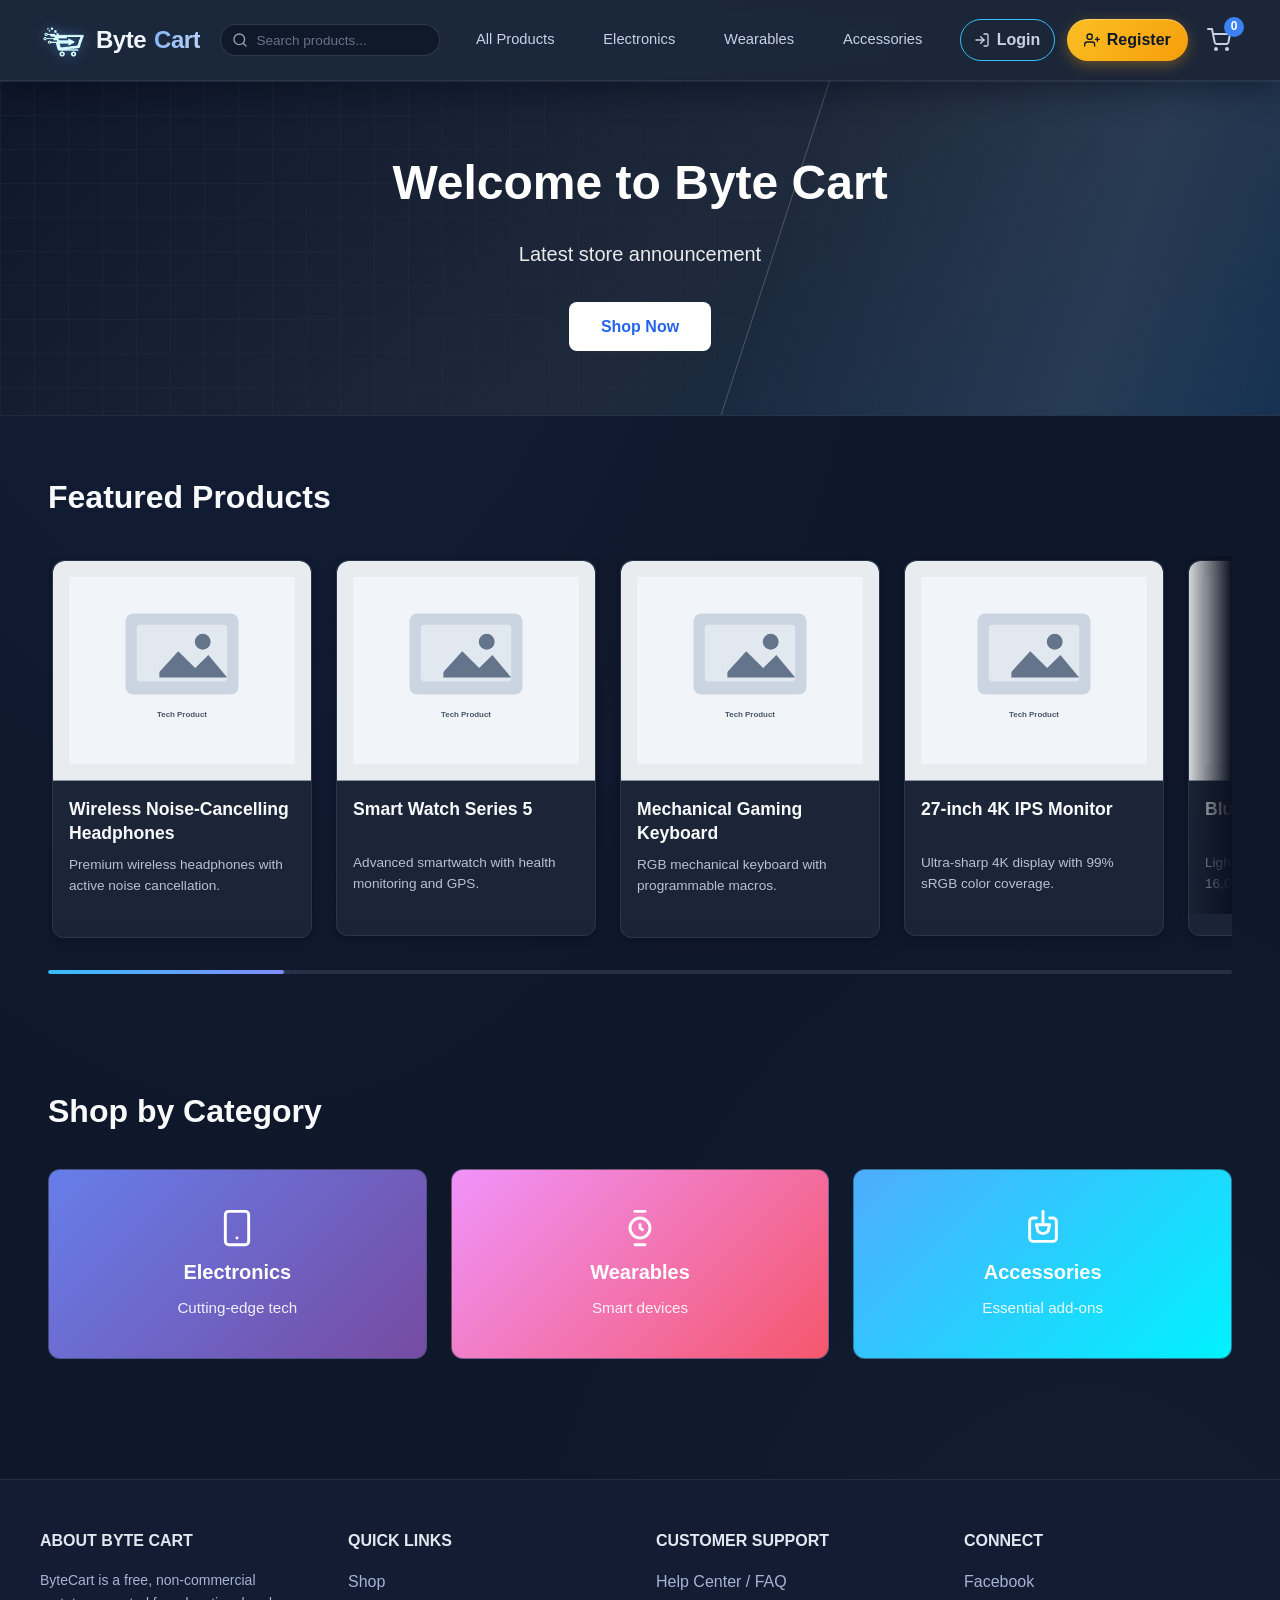
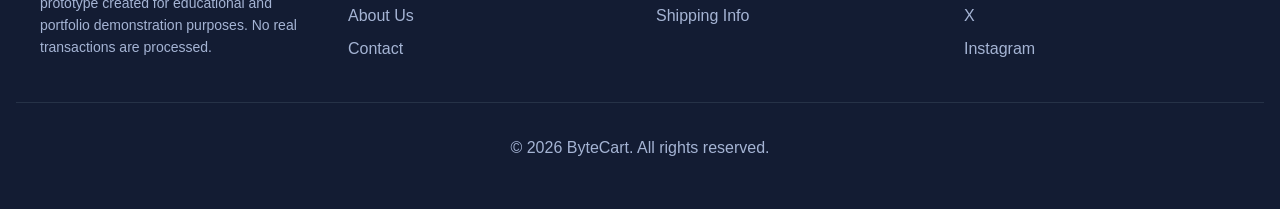
==== commit 2582608b: "Add announcement video backgrounds and customer directory Co-authored-by: Copilot <223556219+Copilot" ====
--- a/index.html
+++ b/index.html
@@ -391,12 +391,12 @@
       <p id="footerCopyright">© 2026 ByteCart. All rights reserved.</p>
     </div>
   </footer>
-  <script src="js/database.js?v=6"></script>
+  <script src="js/database.js?v=7"></script>
   <script src="data/products.js"></script>
   <script src="js/auth.js?v=3"></script>
-  <script src="js/cart.js?v=5"></script>
+  <script src="js/cart.js?v=8"></script>
   <script src="js/app.js?v=20"></script>
-  <script src="js/site.js?v=4"></script>
+  <script src="js/site.js?v=5"></script>
   <script>
     function renderFeaturedProducts(searchTerm) {
       const term = (searchTerm || "").trim().toLowerCase();
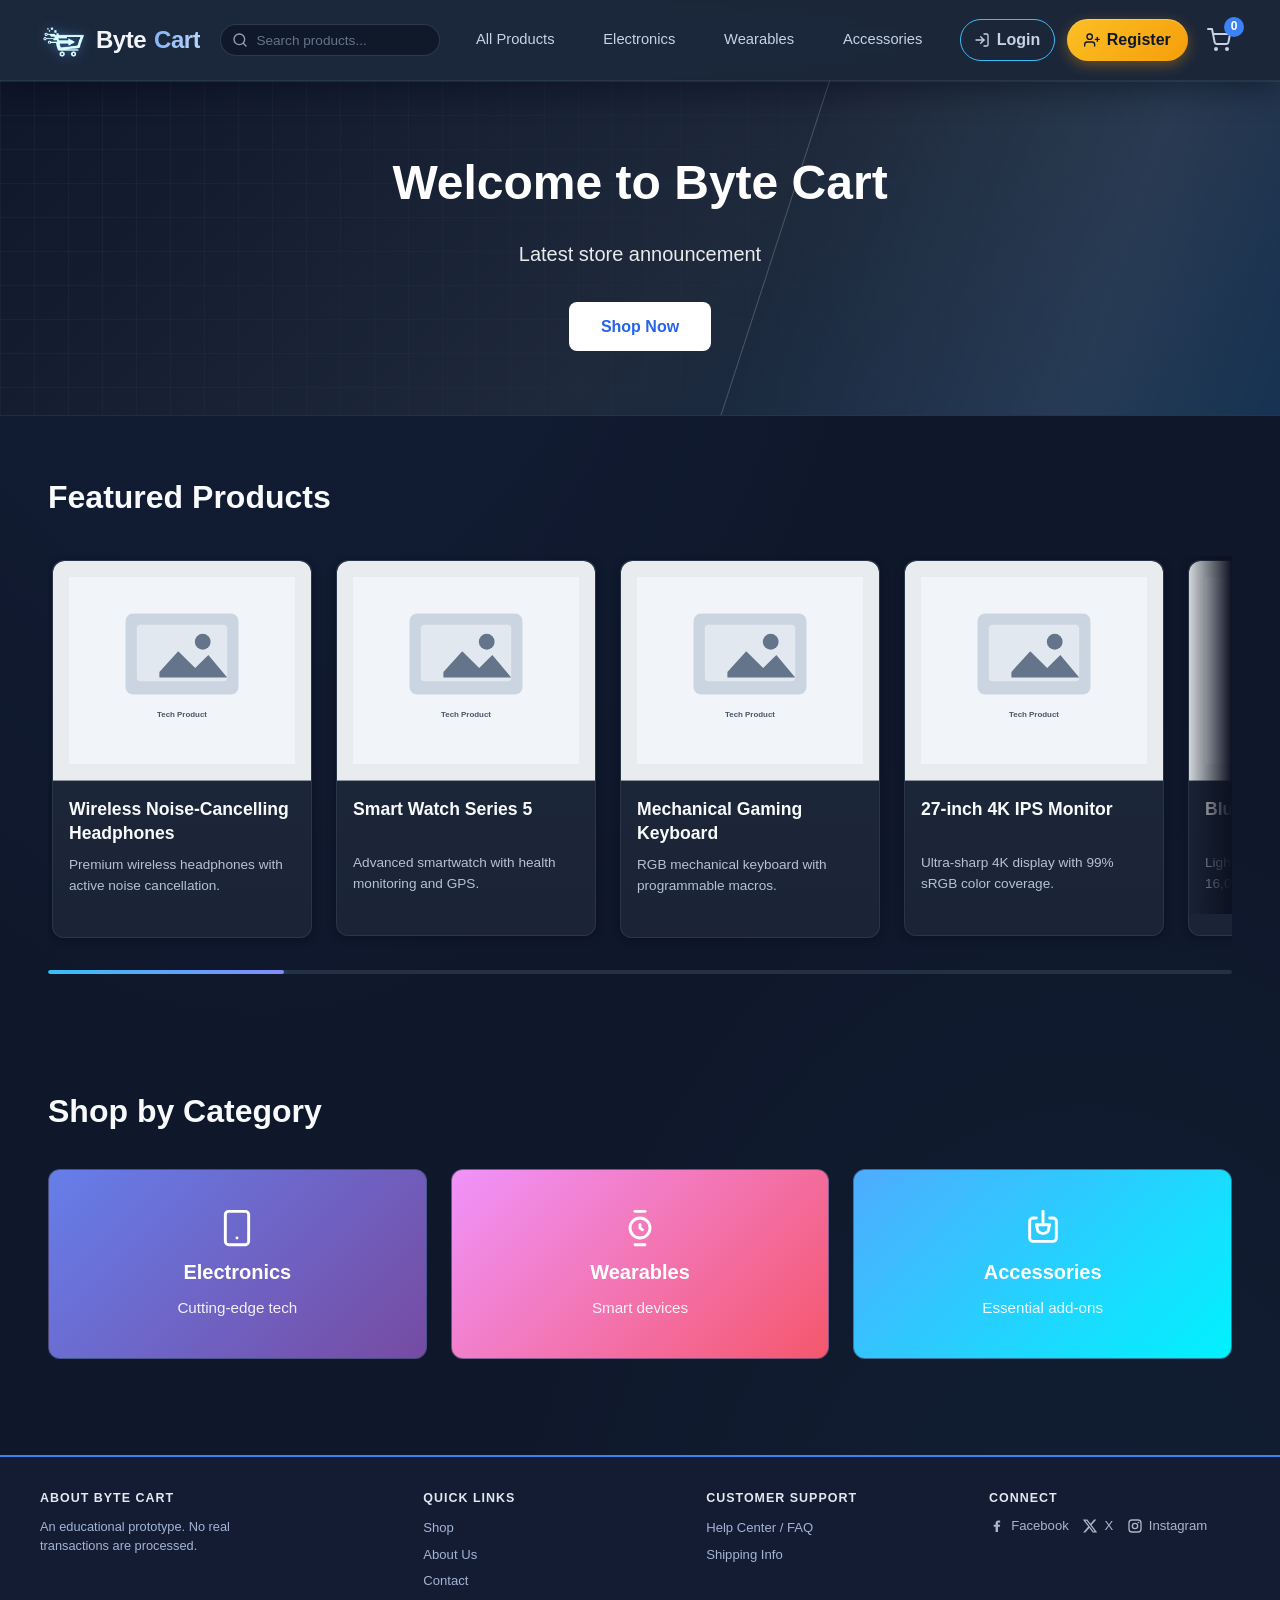
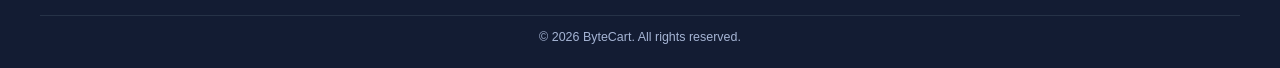
==== commit fcca7a09: "Unify responsive footer and social icons Co-authored-by: Copilot <223556219+Copilot@users.noreply.gi" ====
--- a/index.html
+++ b/index.html
@@ -5,7 +5,7 @@
   <meta charset="UTF-8">
   <meta name="viewport" content="width=device-width, initial-scale=1.0">
   <title>Byte Cart - Premium Electronics & Accessories</title>
-  <link rel="stylesheet" href="css/styles.css?v=24">
+  <link rel="stylesheet" href="css/styles.css?v=26">
   <link rel="stylesheet" href="css/transitions.css">
   <style>
      
@@ -368,8 +368,7 @@
     <div class="footer-content">
       <div class="footer-section">
         <h3>About Byte Cart</h3>
-        <p>ByteCart is a free, non-commercial prototype created for educational and portfolio demonstration purposes. No
-          real transactions are processed.</p>
+        <p>An educational prototype. No real transactions are processed.</p>
       </div>
       <div class="footer-section">
         <h3>Quick Links</h3>
@@ -382,9 +381,9 @@
         <a href="faq.html">Help Center / FAQ</a>
         <a href="faq.html#shipping">Shipping Info</a>
       </div>
-      <div class="footer-section">
+            <div class="footer-section">
         <h3>Connect</h3>
-        <div id="footerSocial"></div>
+        <div id="footerSocial" class="footer-social" aria-label="Social media links"></div>
       </div>
     </div>
     <div class="footer-bottom">
@@ -396,7 +395,7 @@
   <script src="js/auth.js?v=3"></script>
   <script src="js/cart.js?v=8"></script>
   <script src="js/app.js?v=20"></script>
-  <script src="js/site.js?v=5"></script>
+  <script src="js/site.js?v=6"></script>
   <script>
     function renderFeaturedProducts(searchTerm) {
       const term = (searchTerm || "").trim().toLowerCase();
--- a/css/styles.css
+++ b/css/styles.css
@@ -3107,3 +3107,227 @@
     gap: 2rem !important;
   }
 }
+
+.footer {
+  margin-top: 2.5rem;
+  padding: 2rem clamp(1rem, 4vw, 2.5rem) 1.25rem;
+  border-top: 2px solid #3B82F6;
+}
+
+.footer-content {
+  width: min(100%, 1200px);
+  grid-template-columns: minmax(0, 1.4fr) repeat(3, minmax(0, 1fr));
+  gap: 1.25rem 2rem;
+}
+
+.footer-section {
+  min-width: 0;
+}
+
+.footer-section h3 {
+  margin-bottom: 0.55rem;
+  font-size: 0.78rem;
+  letter-spacing: 0.08em;
+}
+
+.footer-section p {
+  max-width: 34ch;
+  font-size: 0.8rem;
+  line-height: 1.5;
+  overflow-wrap: anywhere;
+}
+
+.footer-section a {
+  margin-bottom: 0.35rem;
+  font-size: 0.82rem;
+}
+
+.footer-social {
+  display: flex;
+  flex-wrap: wrap;
+  align-items: center;
+  gap: 0.45rem 0.85rem;
+}
+
+.footer-social-item {
+  display: inline-flex;
+  min-width: 0;
+}
+
+.footer .footer-social-link {
+  display: inline-flex;
+  align-items: center;
+  gap: 0.38rem;
+  margin: 0;
+  color: #A9B6C8 !important;
+  font-size: 0.82rem;
+  line-height: 1.4;
+  overflow-wrap: anywhere;
+}
+
+.footer .footer-social-link:hover,
+.footer .footer-social-link:focus-visible {
+  color: #FFFFFF !important;
+}
+
+.footer .footer-social-link:focus-visible {
+  outline: 2px solid #7FB0F5;
+  outline-offset: 3px;
+  border-radius: 2px;
+}
+
+.footer .social-icon {
+  display: block;
+  flex: 0 0 1rem;
+  width: 1rem;
+  height: 1rem;
+  margin: 0;
+}
+
+.footer-bottom {
+  max-width: 1200px;
+  margin: 1.1rem auto 0;
+  padding-top: 0.8rem;
+  font-size: 0.78rem;
+}
+
+@media (max-width: 900px) {
+  .footer-content {
+    grid-template-columns: repeat(2, minmax(0, 1fr));
+    gap: 1.15rem 1.5rem;
+  }
+
+  .footer-section:first-child {
+    grid-column: 1 / -1;
+  }
+}
+
+@media (max-width: 640px) and (orientation: portrait) {
+  .footer {
+    margin-top: 2rem;
+    padding: 1.5rem 0.9rem 1rem;
+  }
+
+  .footer-content {
+    gap: 1rem 0.85rem;
+  }
+
+  .footer-section p,
+  .footer-section a,
+  .footer .footer-social-link,
+  .footer-bottom,
+  .footer-bottom p {
+    font-size: 0.8rem;
+  }
+
+  .footer-bottom {
+    margin-top: 0.9rem;
+    padding-top: 0.7rem;
+    text-align: left;
+  }
+}
+
+@media (max-width: 920px) and (max-height: 540px) and (orientation: landscape) {
+  .navbar-container {
+    gap: 0.35rem;
+    padding: 0.65rem 0.75rem;
+  }
+
+  .logo {
+    gap: 0.25rem;
+    font-size: 1.25rem;
+  }
+
+  .logo img {
+    width: 40px;
+    height: 40px;
+  }
+
+  .nav-center {
+    gap: 0.45rem;
+  }
+
+  .nav-center a {
+    font-size: 0.78rem;
+  }
+
+  .nav-right,
+  #authButtons {
+    gap: 0.25rem;
+  }
+
+  #authButtons a {
+    padding: 0.4rem 0.45rem;
+    font-size: 0.8rem;
+  }
+
+  .cart-icon {
+    width: 36px;
+  }
+
+  .footer {
+    margin-top: 1.5rem;
+    padding: 1.25rem 1rem 0.85rem;
+  }
+
+  .footer-content {
+    grid-template-columns: repeat(2, minmax(0, 1fr));
+    gap: 0.75rem 1.25rem;
+  }
+
+  .footer-section:first-child {
+    grid-column: 1 / -1;
+  }
+
+  .footer-section h3 {
+    margin-bottom: 0.35rem;
+  }
+
+  .footer-section a {
+    margin-bottom: 0.2rem;
+  }
+
+  .footer-bottom {
+    margin-top: 0.7rem;
+    padding-top: 0.55rem;
+  }
+}
+
+@media (min-width: 769px) and (max-width: 900px) {
+  .navbar-container {
+    gap: 0.4rem;
+    padding: 0.75rem 1rem;
+  }
+
+  .logo {
+    gap: 0.2rem;
+    font-size: 1.15rem;
+  }
+
+  .logo img {
+    width: 38px;
+    height: 38px;
+  }
+
+  .nav-center {
+    gap: 0.45rem;
+  }
+
+  .nav-center a {
+    font-size: 0.78rem;
+  }
+
+  .nav-right,
+  #authButtons {
+    gap: 0.25rem;
+  }
+
+  #authButtons a {
+    padding: 0.35rem 0.3rem !important;
+    font-size: 0.78rem;
+  }
+
+  .cart-icon {
+    width: 36px;
+  }
+}
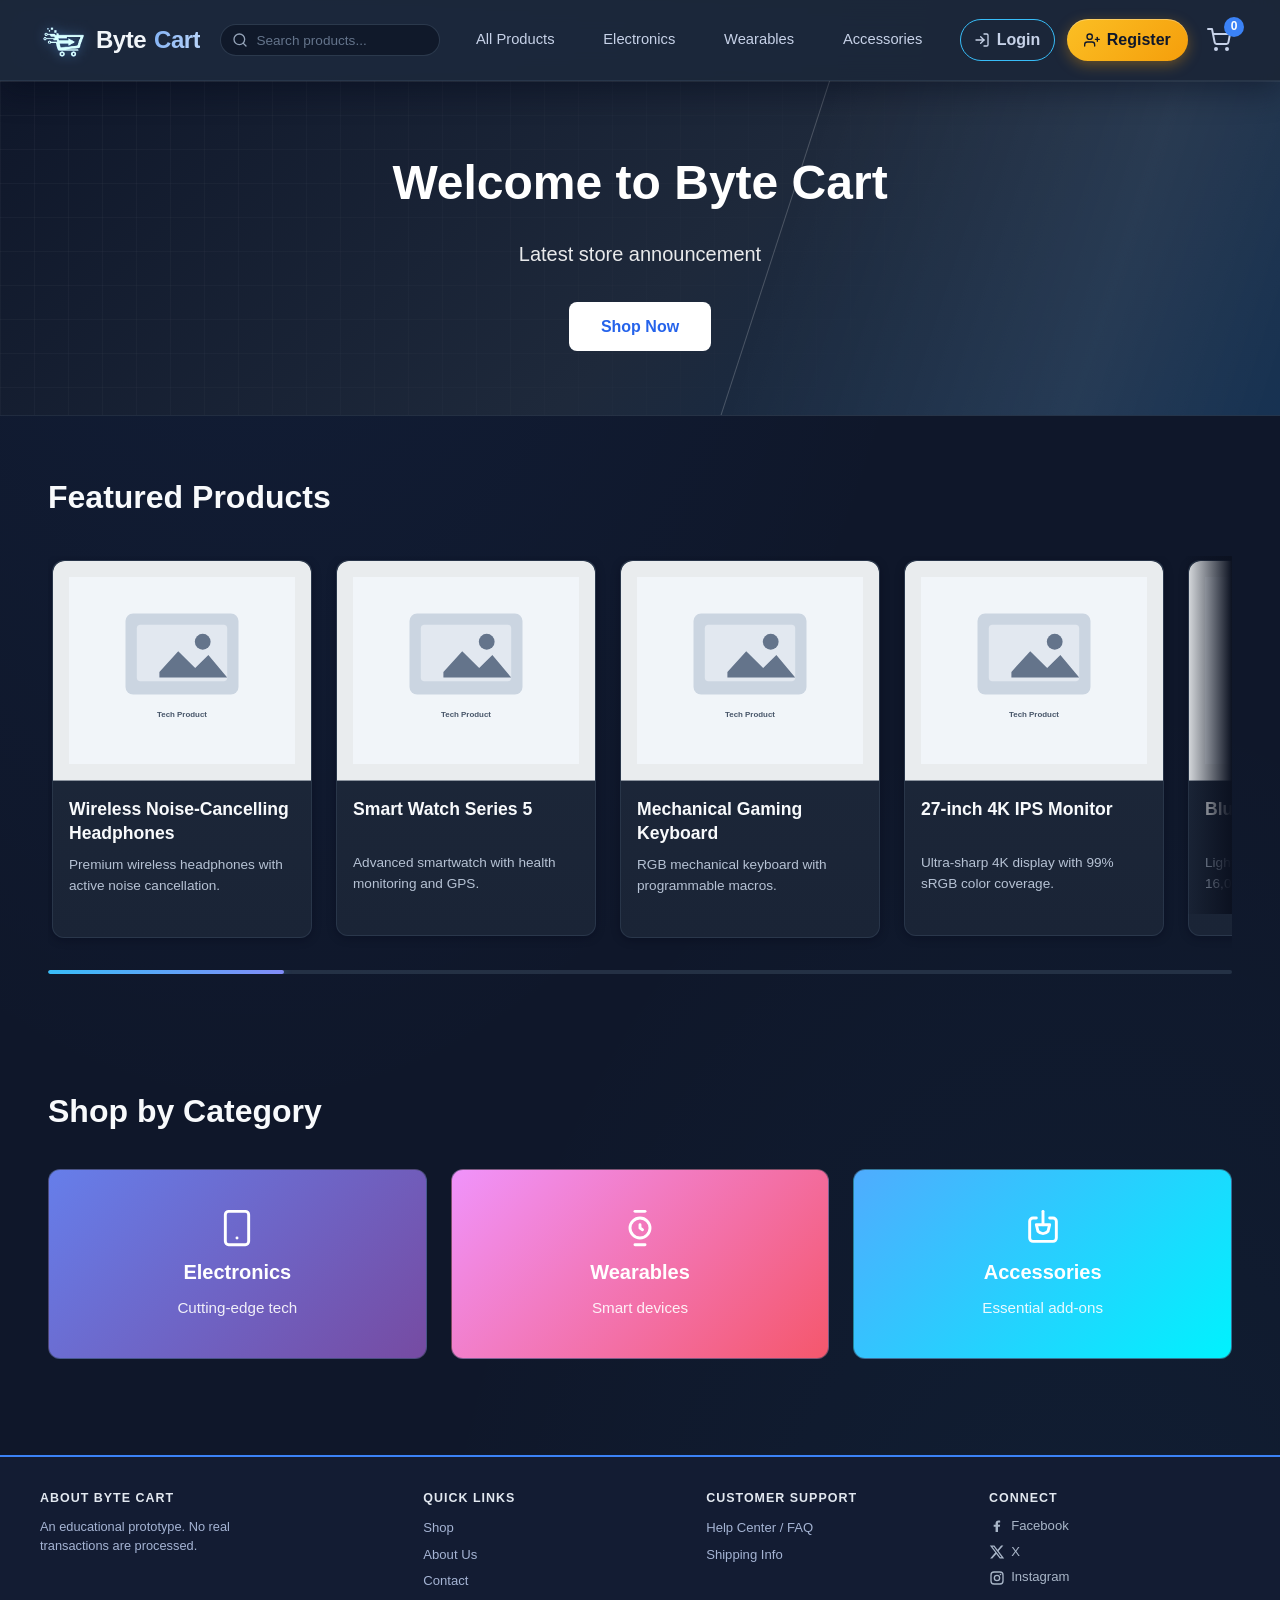
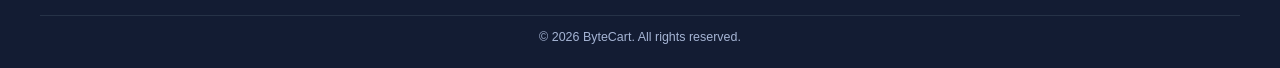
==== commit f4a23aac: "Stack desktop footer social links Display social links in a vertical list on desktop and a horizonta" ====
--- a/index.html
+++ b/index.html
@@ -5,7 +5,7 @@
   <meta charset="UTF-8">
   <meta name="viewport" content="width=device-width, initial-scale=1.0">
   <title>Byte Cart - Premium Electronics & Accessories</title>
-  <link rel="stylesheet" href="css/styles.css?v=26">
+  <link rel="stylesheet" href="css/styles.css?v=27">
   <link rel="stylesheet" href="css/transitions.css">
   <style>
      
--- a/css/styles.css
+++ b/css/styles.css
@@ -3144,13 +3144,15 @@
 
 .footer-social {
   display: flex;
-  flex-wrap: wrap;
-  align-items: center;
+  flex-direction: column;
+  flex-wrap: nowrap;
+  align-items: flex-start;
   gap: 0.45rem 0.85rem;
 }
 
 .footer-social-item {
   display: inline-flex;
+  flex: 0 0 auto;
   min-width: 0;
 }
 
@@ -3212,6 +3214,17 @@
     gap: 1rem 0.85rem;
   }
 
+  .footer-section:last-child {
+    grid-column: 1 / -1;
+  }
+
+  .footer-social {
+    flex-direction: row;
+    flex-wrap: nowrap;
+    align-items: center;
+    gap: 0.45rem 0.85rem;
+  }
+
   .footer-section p,
   .footer-section a,
   .footer .footer-social-link,
